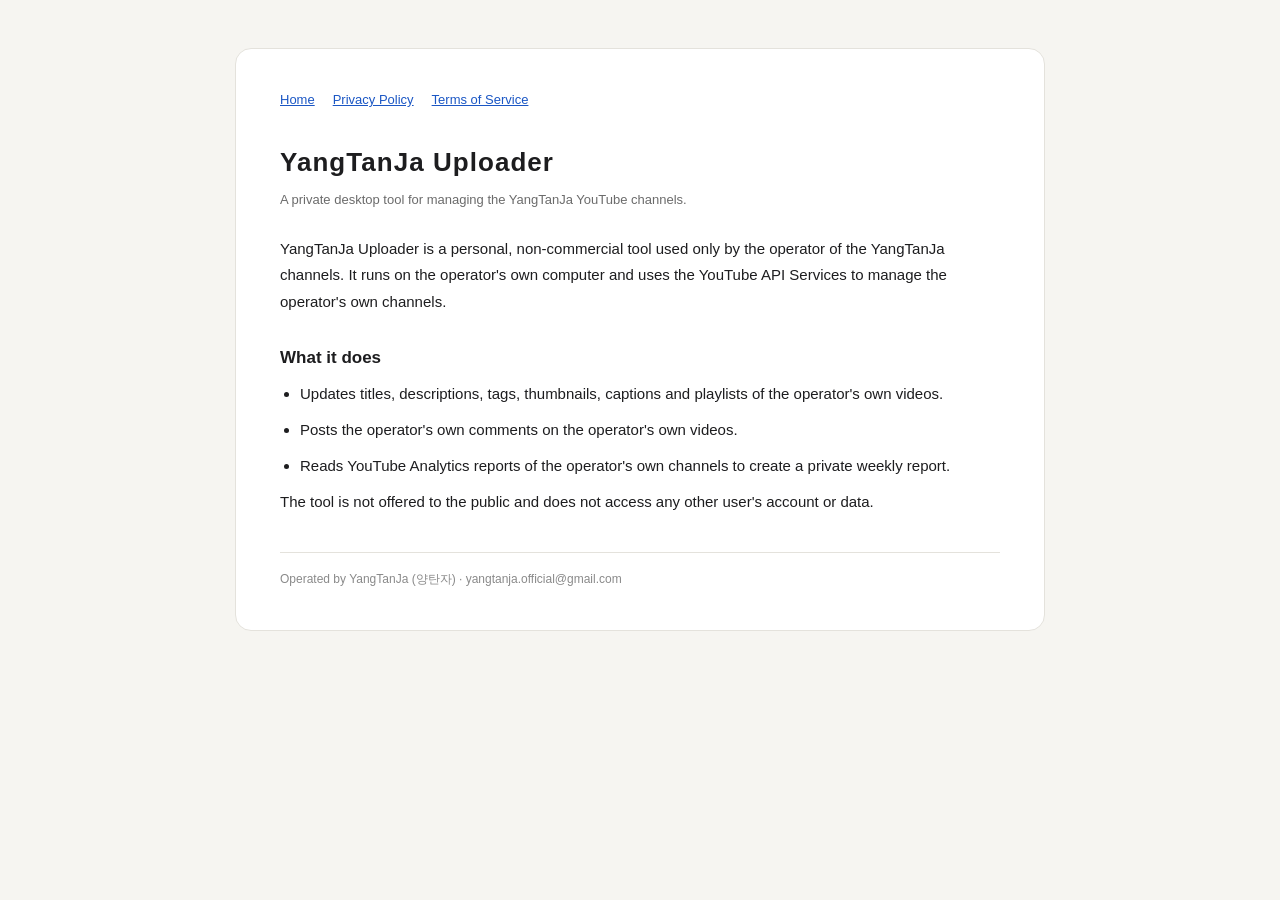
==== index.html @ 9a558bab "Add files via upload" ====
<!doctype html>
<html lang="en">
<head>
	<meta charset="utf-8">
	<meta name="viewport" content="width=device-width,initial-scale=1">
	<title>YangTanJa Uploader</title>
	<link rel="stylesheet" href="style.css">
</head>
<body>
	<div class="wrap">
		<nav><a href="./">Home</a><a href="privacy.html">Privacy Policy</a><a href="terms.html">Terms of Service</a></nav>
		<h1>YangTanJa Uploader</h1>
		<p class="sub">A private desktop tool for managing the YangTanJa YouTube channels.</p>
		<p>YangTanJa Uploader is a personal, non-commercial tool used only by the operator of the YangTanJa channels. It runs on the operator's own computer and uses the YouTube API Services to manage the operator's own channels.</p>
		<h2>What it does</h2>
		<ul>
			<li>Updates titles, descriptions, tags, thumbnails, captions and playlists of the operator's own videos.</li>
			<li>Posts the operator's own comments on the operator's own videos.</li>
			<li>Reads YouTube Analytics reports of the operator's own channels to create a private weekly report.</li>
		</ul>
		<p>The tool is not offered to the public and does not access any other user's account or data.</p>
		<footer>Operated by YangTanJa (양탄자) · yangtanja.official@gmail.com</footer>
	</div>
</body>
</html>
---- style.css ----
body{margin:0;padding:48px 20px;font-family:"Pretendard","Apple SD Gothic Neo","Malgun Gothic",sans-serif;color:#1d1d1f;font-size:15px;line-height:1.75;background:#f6f5f1}
.wrap{margin:0 auto;padding:40px 44px;max-width:720px;background:#ffffff;border:1px solid #e4e2dc;border-radius:16px}
nav{margin:0 0 28px;display:flex;gap:18px;font-size:13px}
h1{margin:0 0 4px;font-size:26px;font-weight:800;letter-spacing:.04em}
h2{margin:28px 0 8px;font-size:17px;font-weight:700}
p,li{margin:0 0 10px}
ul{margin:0 0 10px;padding:0 0 0 20px}
.sub{margin:0 0 24px;color:#6b6b6b;font-size:13px}
a{color:#1a56c4}
footer{margin:36px 0 0;padding:16px 0 0;color:#8a8a8a;font-size:12px;border-top:1px solid #e4e2dc}
@media (max-width:600px){.wrap{padding:28px 22px}}
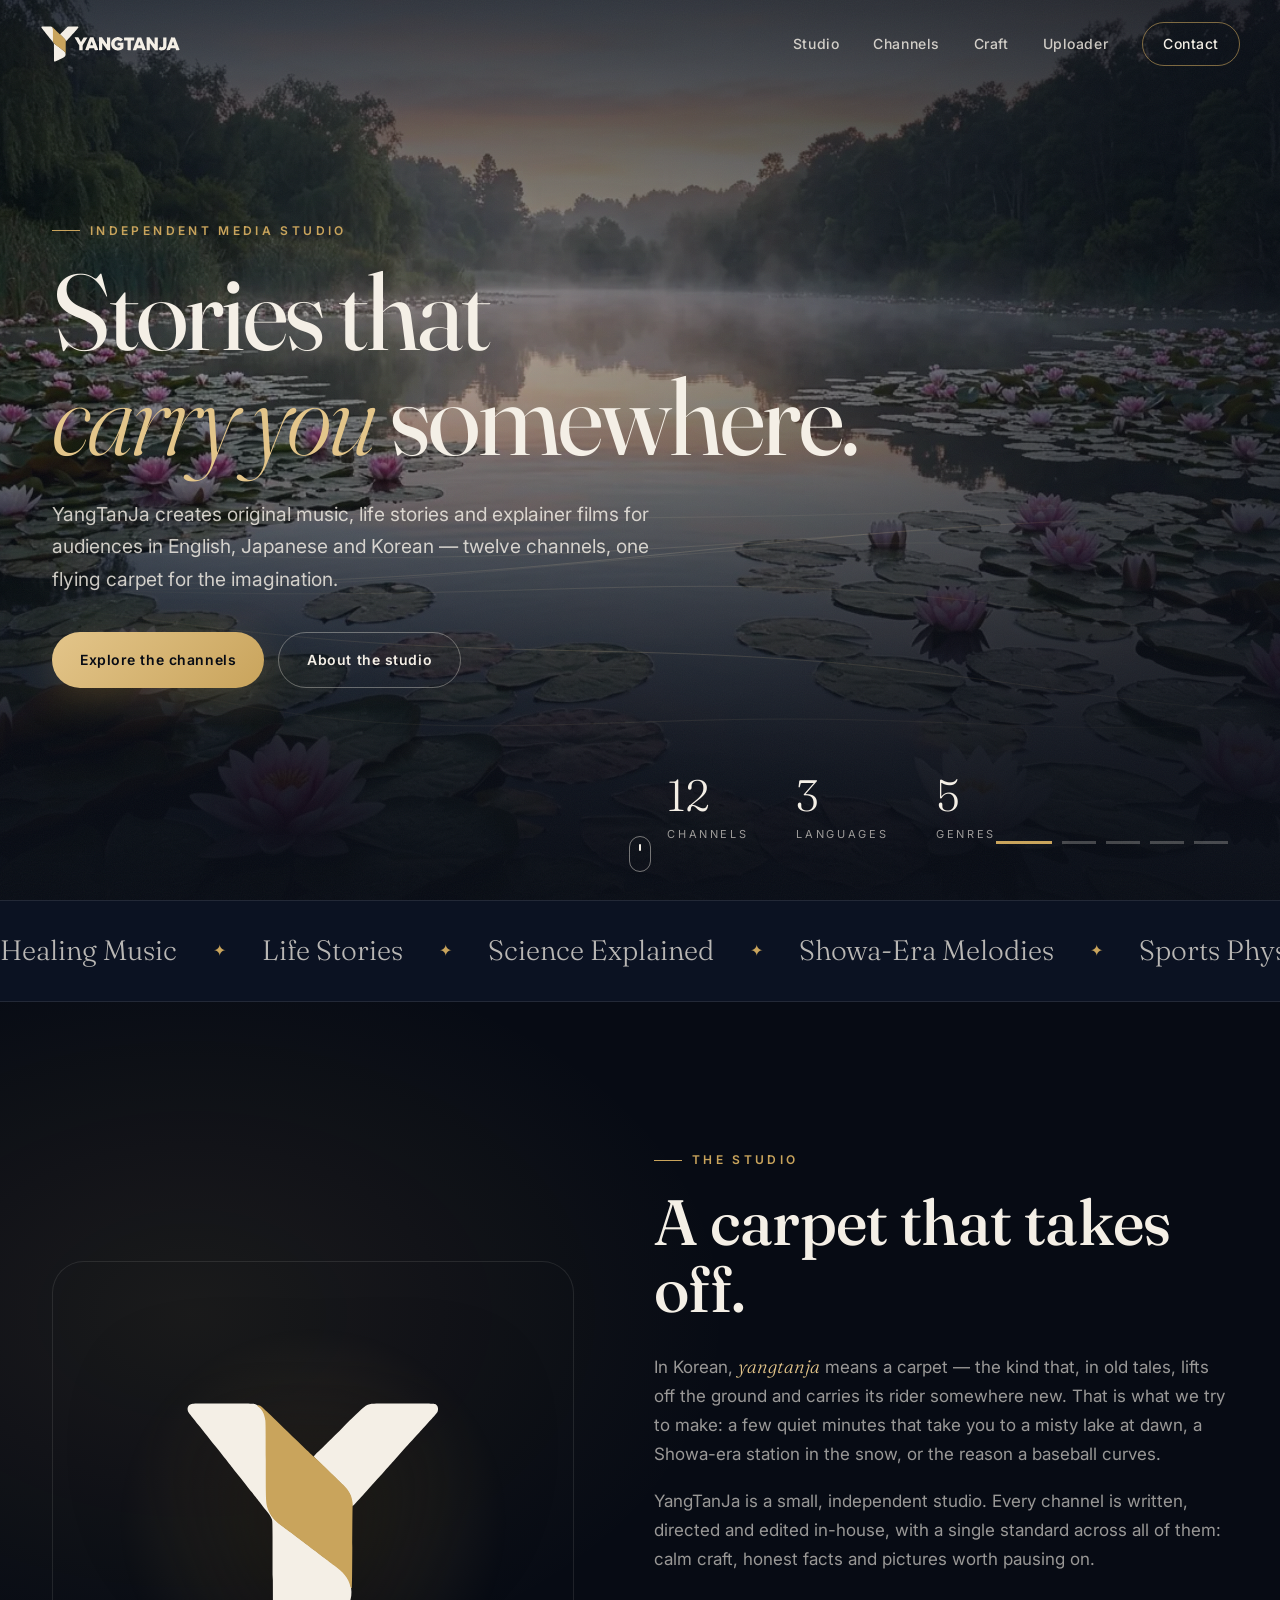
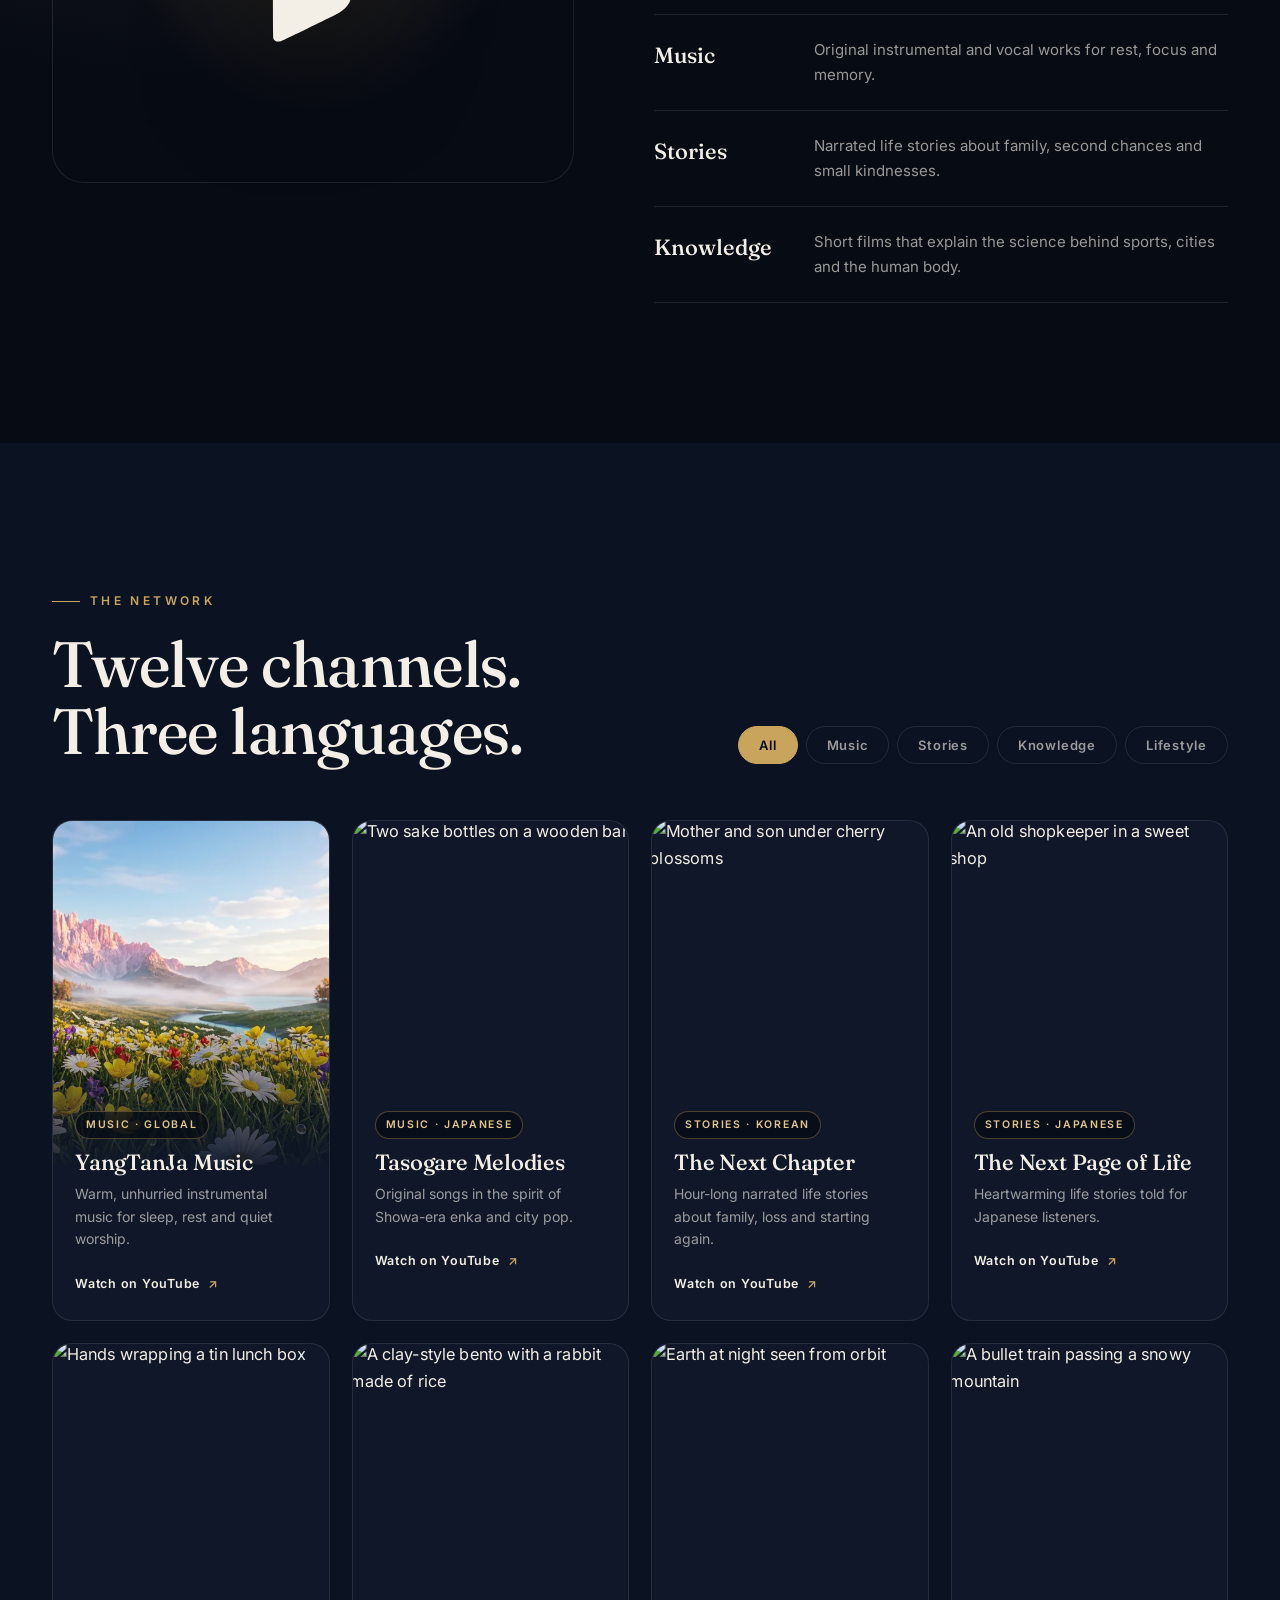
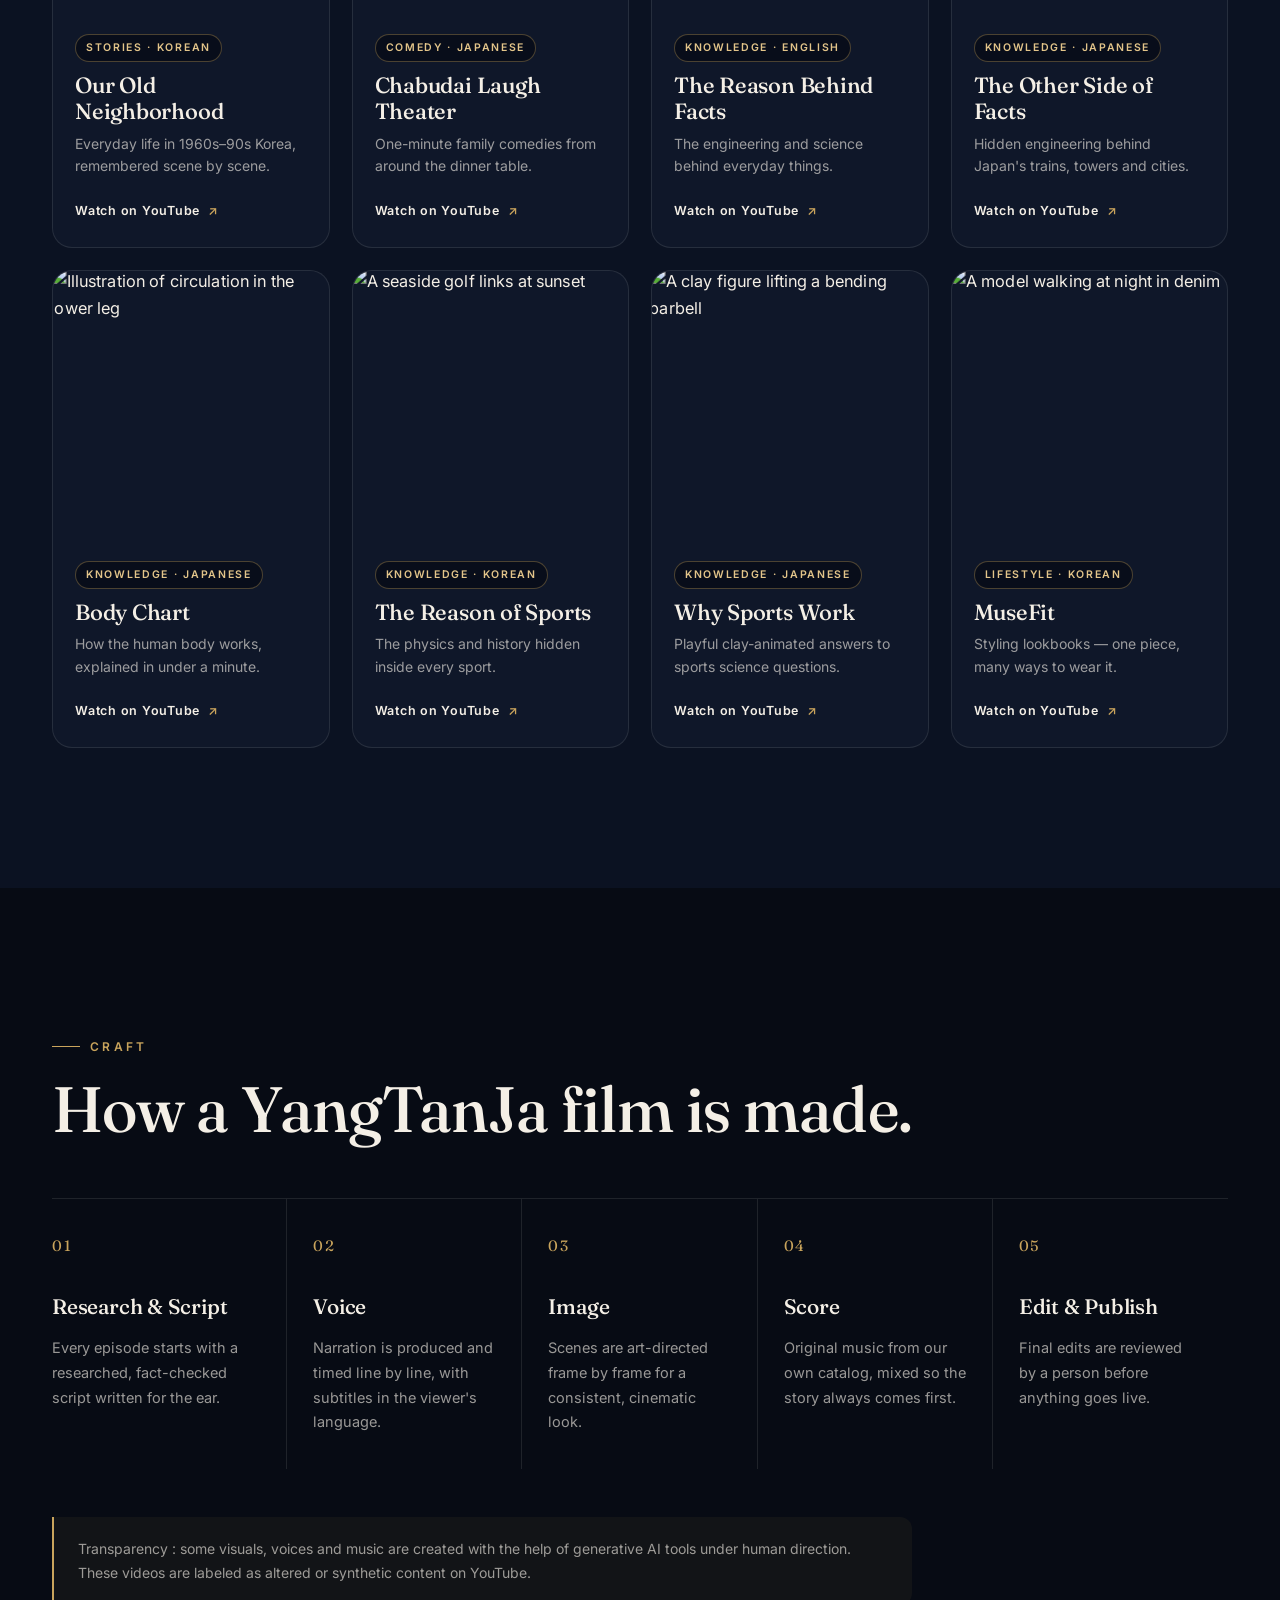
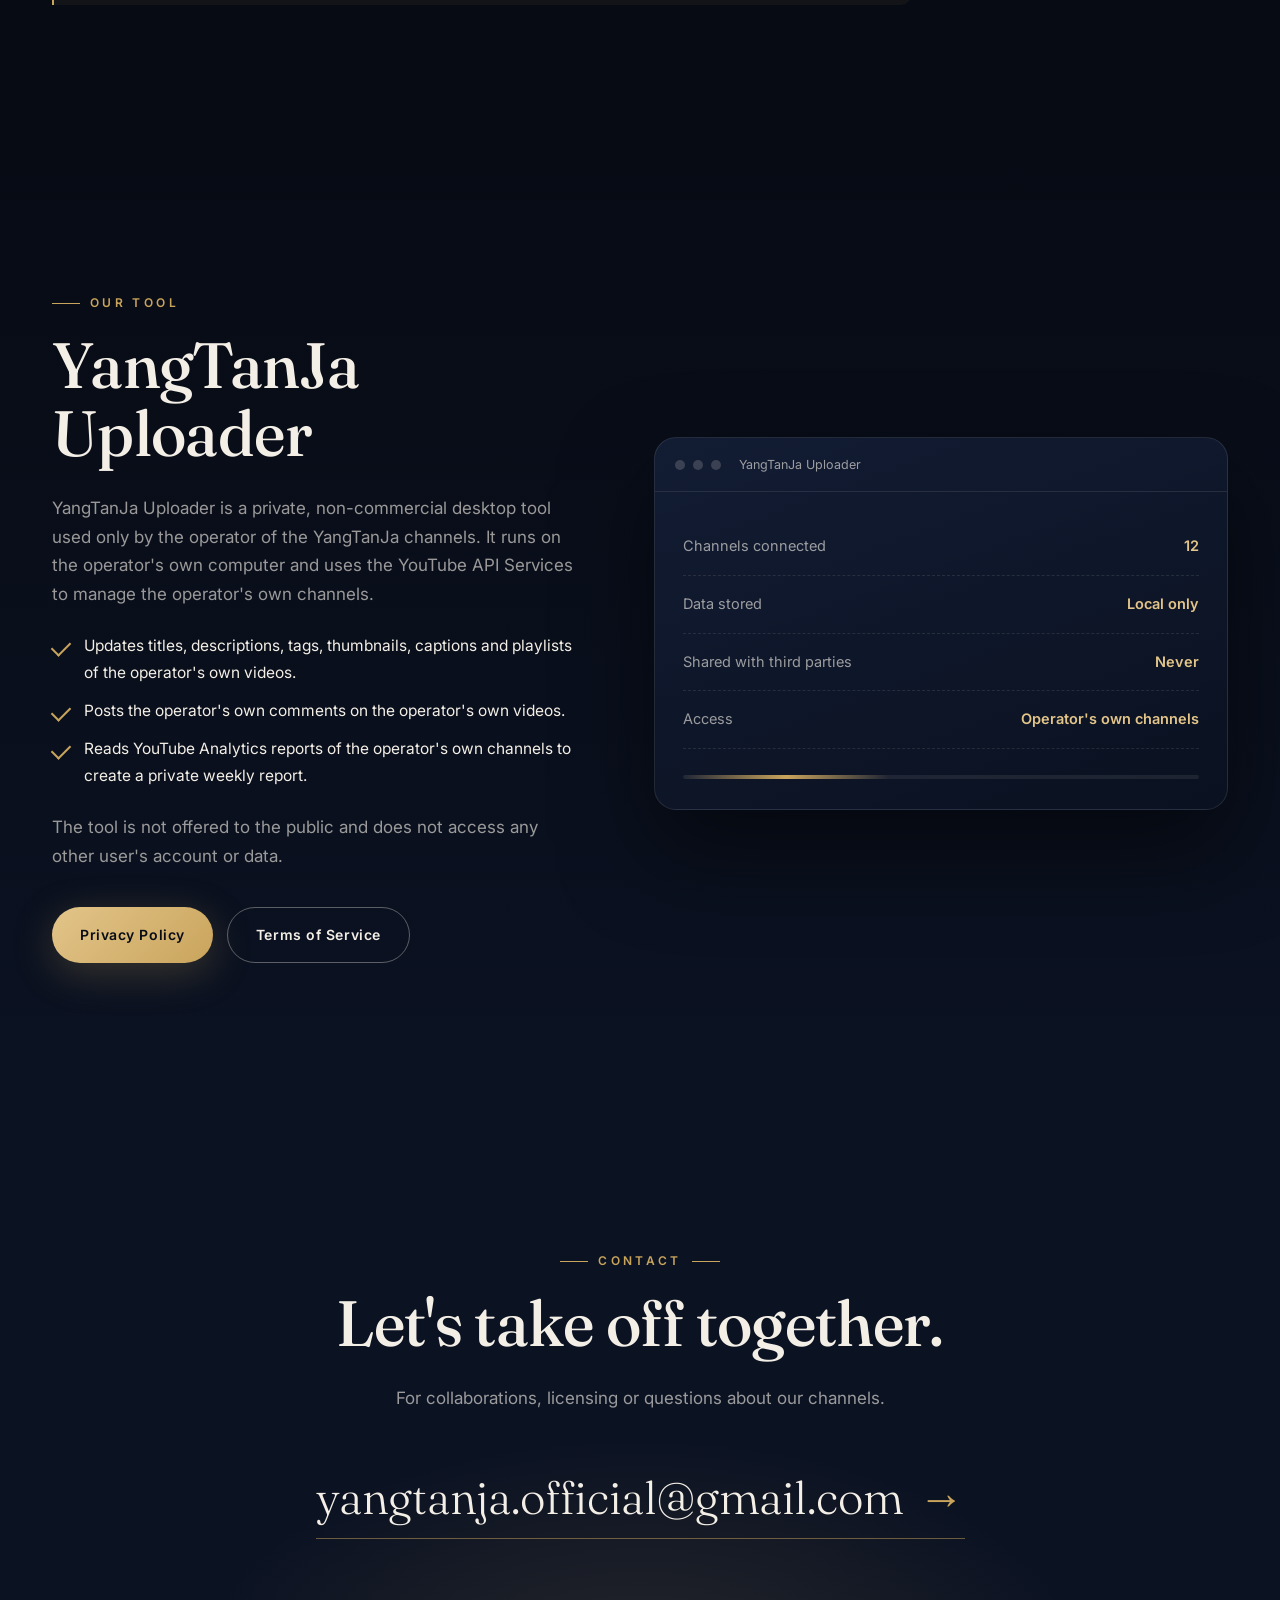
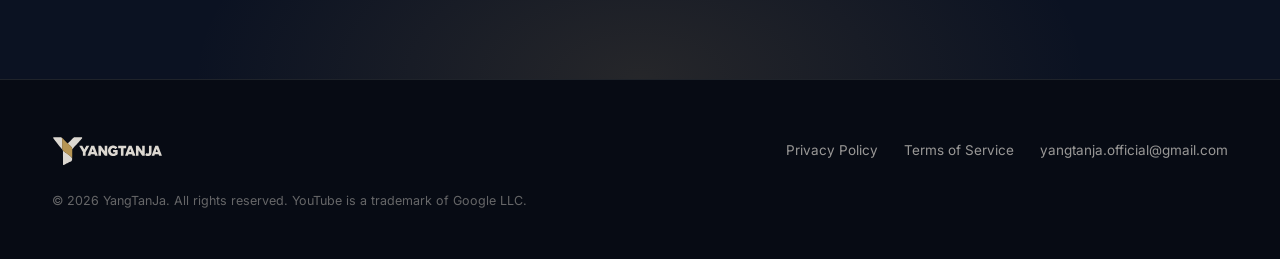
==== commit a7c94f50: "Redesign homepage with new identity" ====
--- a/index.html
+++ b/index.html
@@ -3,23 +3,187 @@
 <head>
 	<meta charset="utf-8">
 	<meta name="viewport" content="width=device-width,initial-scale=1">
-	<title>YangTanJa Uploader</title>
+	<title>YangTanJa — Independent Media Studio</title>
+	<meta name="description" content="YangTanJa is an independent media studio creating original music, stories and explainer films for audiences in English, Japanese and Korean across twelve YouTube channels.">
+	<meta name="theme-color" content="#070B14">
+	<meta property="og:type" content="website">
+	<meta property="og:title" content="YangTanJa — Independent Media Studio">
+	<meta property="og:description" content="Original music, stories and explainer films across twelve channels in three languages.">
+	<meta property="og:url" content="https://yangtanja.github.io/">
+	<meta property="og:image" content="https://yangtanja.github.io/images/og.jpg">
+	<meta name="twitter:card" content="summary_large_image">
+	<link rel="icon" type="image/svg+xml" href="images/favicon.svg">
+	<link rel="apple-touch-icon" href="images/apple-touch-icon.png">
+	<link rel="preconnect" href="https://fonts.googleapis.com">
+	<link rel="preconnect" href="https://fonts.gstatic.com" crossorigin>
+	<link href="https://fonts.googleapis.com/css2?family=Fraunces:opsz,wght@9..144,300;9..144,500;9..144,700&family=Inter:wght@300;400;500;600;700&display=swap" rel="stylesheet">
 	<link rel="stylesheet" href="style.css">
+	<link rel="preload" as="image" href="images/hero-lotus.webp">
 </head>
-<body>
-	<div class="wrap">
-		<nav><a href="./">Home</a><a href="privacy.html">Privacy Policy</a><a href="terms.html">Terms of Service</a></nav>
-		<h1>YangTanJa Uploader</h1>
-		<p class="sub">A private desktop tool for managing the YangTanJa YouTube channels.</p>
-		<p>YangTanJa Uploader is a personal, non-commercial tool used only by the operator of the YangTanJa channels. It runs on the operator's own computer and uses the YouTube API Services to manage the operator's own channels.</p>
-		<h2>What it does</h2>
-		<ul>
-			<li>Updates titles, descriptions, tags, thumbnails, captions and playlists of the operator's own videos.</li>
-			<li>Posts the operator's own comments on the operator's own videos.</li>
-			<li>Reads YouTube Analytics reports of the operator's own channels to create a private weekly report.</li>
-		</ul>
-		<p>The tool is not offered to the public and does not access any other user's account or data.</p>
-		<footer>Operated by YangTanJa (양탄자) · yangtanja.official@gmail.com</footer>
+<body class="home">
+	<header class="top" id="top">
+		<a class="brand" href="./" aria-label="YangTanJa home"><img src="images/logo.svg" alt="YangTanJa" width="172" height="46"></a>
+		<nav class="menu" aria-label="Main">
+			<a href="#studio">Studio</a>
+			<a href="#channels">Channels</a>
+			<a href="#craft">Craft</a>
+			<a href="#uploader">Uploader</a>
+			<a class="pill" href="#contact">Contact</a>
+		</nav>
+		<button class="burger" aria-label="Open menu" aria-expanded="false"><span></span><span></span></button>
+	</header>
+
+	<section class="hero" aria-label="Introduction">
+		<div class="slides" aria-hidden="true">
+			<div class="slide on" style="background-image:url(images/hero-lotus.webp)"></div>
+			<div class="slide" style="background-image:url(images/hero-umbrella.webp)"></div>
+			<div class="slide" style="background-image:url(images/hero-blossom.webp)"></div>
+			<div class="slide" style="background-image:url(images/hero-lanterns.webp)"></div>
+			<div class="slide" style="background-image:url(images/hero-meadow.webp)"></div>
+		</div>
+		<canvas class="threads" aria-hidden="true"></canvas>
+		<div class="grain" aria-hidden="true"></div>
+		<div class="hero-in">
+			<p class="eyebrow reveal">Independent Media Studio</p>
+			<h1 class="reveal">Stories that<br><em>carry you</em> somewhere.</h1>
+			<p class="lede reveal">YangTanJa creates original music, life stories and explainer films for audiences in English, Japanese and Korean — twelve channels, one flying carpet for the imagination.</p>
+			<div class="cta reveal">
+				<a class="btn gold" href="#channels">Explore the channels</a>
+				<a class="btn ghost" href="#studio">About the studio</a>
+			</div>
+		</div>
+		<div class="hero-foot">
+			<ul class="stats">
+				<li><b data-count="12">12</b><span>Channels</span></li>
+				<li><b data-count="3">3</b><span>Languages</span></li>
+				<li><b data-count="5">5</b><span>Genres</span></li>
+			</ul>
+			<div class="dots" role="tablist" aria-label="Background scenes"></div>
+		</div>
+		<a class="scroll" href="#studio" aria-label="Scroll down"><span></span></a>
+	</section>
+
+	<div class="ticker" aria-hidden="true">
+		<div class="track">
+			<span>Healing Music</span><i>✦</i><span>Life Stories</span><i>✦</i><span>Science Explained</span><i>✦</i><span>Showa-Era Melodies</span><i>✦</i><span>Sports Physics</span><i>✦</i><span>Body Science</span><i>✦</i><span>Fashion Styling</span><i>✦</i><span>Family Comedy</span><i>✦</i><span>Nostalgia</span><i>✦</i>
+			<span>Healing Music</span><i>✦</i><span>Life Stories</span><i>✦</i><span>Science Explained</span><i>✦</i><span>Showa-Era Melodies</span><i>✦</i><span>Sports Physics</span><i>✦</i><span>Body Science</span><i>✦</i><span>Fashion Styling</span><i>✦</i><span>Family Comedy</span><i>✦</i><span>Nostalgia</span><i>✦</i>
+		</div>
 	</div>
+
+	<section class="studio" id="studio">
+		<div class="wrap two">
+			<div class="mark-stage reveal" aria-hidden="true">
+				<img src="images/mark.svg" alt="" width="380" height="362">
+				<svg class="weave" viewBox="0 0 400 400"><path d="M20 260 C 120 160, 200 340, 380 140"/><path d="M20 300 C 140 200, 220 380, 380 180"/><path d="M20 220 C 100 120, 180 300, 380 100"/></svg>
+			</div>
+			<div>
+				<p class="eyebrow reveal">The Studio</p>
+				<h2 class="reveal">A carpet that takes off.</h2>
+				<p class="reveal">In Korean, <em>yangtanja</em> means a carpet — the kind that, in old tales, lifts off the ground and carries its rider somewhere new. That is what we try to make: a few quiet minutes that take you to a misty lake at dawn, a Showa-era station in the snow, or the reason a baseball curves.</p>
+				<p class="reveal">YangTanJa is a small, independent studio. Every channel is written, directed and edited in-house, with a single standard across all of them: calm craft, honest facts and pictures worth pausing on.</p>
+				<ul class="pillars reveal">
+					<li><b>Music</b><span>Original instrumental and vocal works for rest, focus and memory.</span></li>
+					<li><b>Stories</b><span>Narrated life stories about family, second chances and small kindnesses.</span></li>
+					<li><b>Knowledge</b><span>Short films that explain the science behind sports, cities and the human body.</span></li>
+				</ul>
+			</div>
+		</div>
+	</section>
+
+	<section class="channels" id="channels">
+		<div class="wrap">
+			<div class="head">
+				<div>
+					<p class="eyebrow reveal">The Network</p>
+					<h2 class="reveal">Twelve channels.<br>Three languages.</h2>
+				</div>
+				<div class="filters reveal" role="tablist" aria-label="Filter channels">
+					<button class="on" data-f="all">All</button>
+					<button data-f="music">Music</button>
+					<button data-f="story">Stories</button>
+					<button data-f="know">Knowledge</button>
+					<button data-f="life">Lifestyle</button>
+				</div>
+			</div>
+			<div class="grid">
+				<a class="card reveal" data-cat="music" href="https://www.youtube.com/channel/UCFsABgFIujByas_oj3z3jaw" target="_blank" rel="noopener"><figure><img src="images/ch01.webp" alt="Alpine meadow at sunrise" loading="lazy"></figure><div class="meta"><span class="tag">Music · Global</span><h3>YangTanJa Music</h3><p>Warm, unhurried instrumental music for sleep, rest and quiet worship.</p><span class="go">Watch on YouTube<i>↗</i></span></div></a>
+				<a class="card reveal" data-cat="music" href="https://www.youtube.com/channel/UCWzKz3H9U3qnvGFwOK5j_jg" target="_blank" rel="noopener"><figure><img src="images/ch05.webp" alt="Two sake bottles on a wooden bar" loading="lazy"></figure><div class="meta"><span class="tag">Music · Japanese</span><h3>Tasogare Melodies</h3><p>Original songs in the spirit of Showa-era enka and city pop.</p><span class="go">Watch on YouTube<i>↗</i></span></div></a>
+				<a class="card reveal" data-cat="story" href="https://www.youtube.com/channel/UCy5YgLEIOP7_94dMnmPhBNw" target="_blank" rel="noopener"><figure><img src="images/ch08.webp" alt="Mother and son under cherry blossoms" loading="lazy"></figure><div class="meta"><span class="tag">Stories · Korean</span><h3>The Next Chapter</h3><p>Hour-long narrated life stories about family, loss and starting again.</p><span class="go">Watch on YouTube<i>↗</i></span></div></a>
+				<a class="card reveal" data-cat="story" href="https://www.youtube.com/channel/UCN1anOQo3kLkg5o7W5uaTww" target="_blank" rel="noopener"><figure><img src="images/ch11.webp" alt="An old shopkeeper in a sweet shop" loading="lazy"></figure><div class="meta"><span class="tag">Stories · Japanese</span><h3>The Next Page of Life</h3><p>Heartwarming life stories told for Japanese listeners.</p><span class="go">Watch on YouTube<i>↗</i></span></div></a>
+				<a class="card reveal" data-cat="story" href="https://www.youtube.com/channel/UCyHngnDpUUa8VhlRV9aMO4g" target="_blank" rel="noopener"><figure><img src="images/ch10.webp" alt="Hands wrapping a tin lunch box" loading="lazy"></figure><div class="meta"><span class="tag">Stories · Korean</span><h3>Our Old Neighborhood</h3><p>Everyday life in 1960s–90s Korea, remembered scene by scene.</p><span class="go">Watch on YouTube<i>↗</i></span></div></a>
+				<a class="card reveal" data-cat="life" href="https://www.youtube.com/channel/UC9Vk_Uq9FcVzYv2YKogBM3Q" target="_blank" rel="noopener"><figure><img src="images/ch12.webp" alt="A clay-style bento with a rabbit made of rice" loading="lazy"></figure><div class="meta"><span class="tag">Comedy · Japanese</span><h3>Chabudai Laugh Theater</h3><p>One-minute family comedies from around the dinner table.</p><span class="go">Watch on YouTube<i>↗</i></span></div></a>
+				<a class="card reveal" data-cat="know" href="https://www.youtube.com/channel/UCBU-BJ_C-ri06d718KSz0sA" target="_blank" rel="noopener"><figure><img src="images/ch03.webp" alt="Earth at night seen from orbit" loading="lazy"></figure><div class="meta"><span class="tag">Knowledge · English</span><h3>The Reason Behind Facts</h3><p>The engineering and science behind everyday things.</p><span class="go">Watch on YouTube<i>↗</i></span></div></a>
+				<a class="card reveal" data-cat="know" href="https://www.youtube.com/channel/UCvJmj3ij-binlsLZCyRiNtA" target="_blank" rel="noopener"><figure><img src="images/ch04.webp" alt="A bullet train passing a snowy mountain" loading="lazy"></figure><div class="meta"><span class="tag">Knowledge · Japanese</span><h3>The Other Side of Facts</h3><p>Hidden engineering behind Japan's trains, towers and cities.</p><span class="go">Watch on YouTube<i>↗</i></span></div></a>
+				<a class="card reveal" data-cat="know" href="https://www.youtube.com/channel/UCdDOPWIuzK3Y_aunE6iM94A" target="_blank" rel="noopener"><figure><img src="images/ch06.webp" alt="Illustration of circulation in the lower leg" loading="lazy"></figure><div class="meta"><span class="tag">Knowledge · Japanese</span><h3>Body Chart</h3><p>How the human body works, explained in under a minute.</p><span class="go">Watch on YouTube<i>↗</i></span></div></a>
+				<a class="card reveal" data-cat="know" href="https://www.youtube.com/channel/UCcHc-AEvvOCrveymudYuOUA" target="_blank" rel="noopener"><figure><img src="images/ch02.webp" alt="A seaside golf links at sunset" loading="lazy"></figure><div class="meta"><span class="tag">Knowledge · Korean</span><h3>The Reason of Sports</h3><p>The physics and history hidden inside every sport.</p><span class="go">Watch on YouTube<i>↗</i></span></div></a>
+				<a class="card reveal" data-cat="know" href="https://www.youtube.com/channel/UCQHS1aklhSurzm5B2pD9-NA" target="_blank" rel="noopener"><figure><img src="images/ch07.webp" alt="A clay figure lifting a bending barbell" loading="lazy"></figure><div class="meta"><span class="tag">Knowledge · Japanese</span><h3>Why Sports Work</h3><p>Playful clay-animated answers to sports science questions.</p><span class="go">Watch on YouTube<i>↗</i></span></div></a>
+				<a class="card reveal" data-cat="life" href="https://www.youtube.com/channel/UCi4duXOgFTKJjHuFp4xtHqQ" target="_blank" rel="noopener"><figure><img src="images/ch09.webp" alt="A model walking at night in denim" loading="lazy"></figure><div class="meta"><span class="tag">Lifestyle · Korean</span><h3>MuseFit</h3><p>Styling lookbooks — one piece, many ways to wear it.</p><span class="go">Watch on YouTube<i>↗</i></span></div></a>
+			</div>
+		</div>
+	</section>
+
+	<section class="craft" id="craft">
+		<div class="wrap">
+			<p class="eyebrow reveal">Craft</p>
+			<h2 class="reveal">How a YangTanJa film is made.</h2>
+			<ol class="steps">
+				<li class="reveal"><span class="n">01</span><h3>Research &amp; Script</h3><p>Every episode starts with a researched, fact-checked script written for the ear.</p></li>
+				<li class="reveal"><span class="n">02</span><h3>Voice</h3><p>Narration is produced and timed line by line, with subtitles in the viewer's language.</p></li>
+				<li class="reveal"><span class="n">03</span><h3>Image</h3><p>Scenes are art-directed frame by frame for a consistent, cinematic look.</p></li>
+				<li class="reveal"><span class="n">04</span><h3>Score</h3><p>Original music from our own catalog, mixed so the story always comes first.</p></li>
+				<li class="reveal"><span class="n">05</span><h3>Edit &amp; Publish</h3><p>Final edits are reviewed by a person before anything goes live.</p></li>
+			</ol>
+			<p class="note reveal">Transparency : some visuals, voices and music are created with the help of generative AI tools under human direction. These videos are labeled as altered or synthetic content on YouTube.</p>
+		</div>
+	</section>
+
+	<section class="uploader" id="uploader">
+		<div class="wrap two">
+			<div>
+				<p class="eyebrow reveal">Our Tool</p>
+				<h2 class="reveal">YangTanJa Uploader</h2>
+				<p class="reveal">YangTanJa Uploader is a private, non-commercial desktop tool used only by the operator of the YangTanJa channels. It runs on the operator's own computer and uses the YouTube API Services to manage the operator's own channels.</p>
+				<ul class="checks reveal">
+					<li>Updates titles, descriptions, tags, thumbnails, captions and playlists of the operator's own videos.</li>
+					<li>Posts the operator's own comments on the operator's own videos.</li>
+					<li>Reads YouTube Analytics reports of the operator's own channels to create a private weekly report.</li>
+				</ul>
+				<p class="reveal">The tool is not offered to the public and does not access any other user's account or data.</p>
+				<div class="cta reveal">
+					<a class="btn gold" href="privacy.html">Privacy Policy</a>
+					<a class="btn ghost" href="terms.html">Terms of Service</a>
+				</div>
+			</div>
+			<div class="panel reveal" aria-hidden="true">
+				<div class="panel-top"><i></i><i></i><i></i><span>YangTanJa Uploader</span></div>
+				<div class="panel-body">
+					<div class="row"><span>Channels connected</span><b>12</b></div>
+					<div class="row"><span>Data stored</span><b>Local only</b></div>
+					<div class="row"><span>Shared with third parties</span><b>Never</b></div>
+					<div class="row"><span>Access</span><b>Operator's own channels</b></div>
+					<div class="bar"><span></span></div>
+				</div>
+			</div>
+		</div>
+	</section>
+
+	<section class="contact" id="contact">
+		<div class="wrap">
+			<p class="eyebrow reveal">Contact</p>
+			<h2 class="reveal">Let's take off together.</h2>
+			<p class="reveal">For collaborations, licensing or questions about our channels.</p>
+			<a class="mail reveal" href="mailto:yangtanja.official@gmail.com">yangtanja.official@gmail.com<i>→</i></a>
+		</div>
+	</section>
+
+	<footer class="foot">
+		<div class="wrap">
+			<img src="images/logo.svg" alt="YangTanJa" width="140" height="38">
+			<nav aria-label="Legal"><a href="privacy.html">Privacy Policy</a><a href="terms.html">Terms of Service</a><a href="mailto:yangtanja.official@gmail.com">yangtanja.official@gmail.com</a></nav>
+			<p>© 2026 YangTanJa. All rights reserved. YouTube is a trademark of Google LLC.</p>
+		</div>
+	</footer>
+
+	<script src="site.js"></script>
 </body>
 </html>
--- a/style.css
+++ b/style.css
@@ -1,11 +1,157 @@
-body{margin:0;padding:48px 20px;font-family:"Pretendard","Apple SD Gothic Neo","Malgun Gothic",sans-serif;color:#1d1d1f;font-size:15px;line-height:1.75;background:#f6f5f1}
-.wrap{margin:0 auto;padding:40px 44px;max-width:720px;background:#ffffff;border:1px solid #e4e2dc;border-radius:16px}
-nav{margin:0 0 28px;display:flex;gap:18px;font-size:13px}
-h1{margin:0 0 4px;font-size:26px;font-weight:800;letter-spacing:.04em}
-h2{margin:28px 0 8px;font-size:17px;font-weight:700}
-p,li{margin:0 0 10px}
-ul{margin:0 0 10px;padding:0 0 0 20px}
-.sub{margin:0 0 24px;color:#6b6b6b;font-size:13px}
-a{color:#1a56c4}
-footer{margin:36px 0 0;padding:16px 0 0;color:#8a8a8a;font-size:12px;border-top:1px solid #e4e2dc}
-@media (max-width:600px){.wrap{padding:28px 22px}}
+:root{--ink:#070B14;--ink2:#0B1222;--panel:#0F1729;--line:rgba(244,239,230,.10);--ivory:#F4EFE6;--mute:rgba(244,239,230,.62);--gold:#C9A45C;--gold2:#E3C58A}
+*{margin:0;padding:0;box-sizing:border-box}
+html{scroll-behavior:smooth}
+body{font-family:"Inter",system-ui,-apple-system,"Segoe UI",sans-serif;color:var(--ivory);font-size:16px;line-height:1.7;background:var(--ink);-webkit-font-smoothing:antialiased}
+img{display:block;max-width:100%}
+a{color:inherit;text-decoration:none}
+em{font-family:"Fraunces",Georgia,serif;font-style:italic;font-weight:300}
+.wrap{margin:0 auto;padding:0 32px;width:100%;max-width:1240px}
+.two{display:grid;grid-template-columns:1fr 1.1fr;gap:80px;align-items:center}
+.eyebrow{margin:0 0 18px;display:inline-flex;gap:10px;align-items:center;color:var(--gold);font-size:12px;font-weight:600;letter-spacing:.28em;text-transform:uppercase}
+.eyebrow::before{content:"";display:block;width:28px;height:1px;background:var(--gold)}
+h1,h2,h3{font-family:"Fraunces",Georgia,serif;font-weight:500;letter-spacing:-.01em}
+h2{margin:0 0 28px;font-size:clamp(36px,5vw,64px);line-height:1.05}
+section{padding:140px 0;position:relative}
+section p{margin:0 0 18px;color:var(--mute);font-size:17px}
+.btn{padding:15px 28px;display:inline-flex;gap:10px;align-items:center;font-size:14px;font-weight:600;letter-spacing:.04em;border-radius:999px;transition:background .3s,color .3s,border-color .3s,transform .3s}
+.btn.gold{color:var(--ink);background:linear-gradient(135deg,var(--gold2),var(--gold));box-shadow:0 10px 40px rgba(201,164,92,.25)}
+.btn.gold:hover{transform:translateY(-2px)}
+.btn.ghost{color:var(--ivory);border:1px solid rgba(244,239,230,.35)}
+.btn.ghost:hover{color:var(--ink);background:var(--ivory);border-color:var(--ivory)}
+.cta{margin:36px 0 0;display:flex;flex-wrap:wrap;gap:14px}
+.top{padding:22px 40px;display:flex;justify-content:space-between;align-items:center;position:fixed;left:0;right:0;top:0;z-index:50;transition:background .4s,padding .4s,backdrop-filter .4s}
+.top.solid{padding:14px 40px;background:rgba(7,11,20,.78);border-bottom:1px solid var(--line);backdrop-filter:blur(16px);-webkit-backdrop-filter:blur(16px)}
+.brand img{width:auto;height:38px}
+.menu{display:flex;gap:34px;align-items:center;font-size:14px;font-weight:500;letter-spacing:.04em}
+.menu a{position:relative;opacity:.82;transition:opacity .3s}
+.menu a:hover{opacity:1}
+.menu a:not(.pill)::after{content:"";position:absolute;left:0;right:0;bottom:-6px;height:1px;background:var(--gold);transform:scaleX(0);transform-origin:left;transition:transform .35s}
+.menu a:not(.pill):hover::after{transform:scaleX(1)}
+.menu .pill{padding:9px 20px;border:1px solid rgba(201,164,92,.6);border-radius:999px;opacity:1}
+.menu .pill:hover{color:var(--ink);background:var(--gold)}
+.burger{padding:10px;display:none;position:relative;width:44px;height:44px;background:none;border:0;cursor:pointer}
+.burger span{display:block;position:absolute;left:10px;right:10px;height:2px;background:var(--ivory);transition:transform .3s,top .3s}
+.burger span:first-child{top:16px}
+.burger span:last-child{top:26px}
+.hero{padding:0;display:flex;flex-direction:column;justify-content:center;position:relative;overflow:hidden;height:100vh;min-height:720px}
+.slides{position:absolute;left:0;right:0;top:0;bottom:0}
+.slide{position:absolute;left:0;right:0;top:0;bottom:0;background-size:cover;background-position:center;opacity:0;transform:scale(1.12);transition:opacity 2.2s ease,transform 9s linear}
+.slide.on{opacity:1;transform:scale(1)}
+.slides::after{content:"";position:absolute;left:0;right:0;top:0;bottom:0;background:radial-gradient(120% 90% at 30% 40%,rgba(7,11,20,.15),rgba(7,11,20,.75) 70%),linear-gradient(180deg,rgba(7,11,20,.55),rgba(7,11,20,.1) 35%,rgba(7,11,20,.92))}
+.threads{position:absolute;left:0;top:0;width:100%;height:100%;pointer-events:none;mix-blend-mode:screen;opacity:.9}
+.grain{position:absolute;left:-50%;top:-50%;width:200%;height:200%;background-image:url("data:image/svg+xml;utf8,<svg xmlns='http://www.w3.org/2000/svg' width='180' height='180'><filter id='n'><feTurbulence type='fractalNoise' baseFrequency='.9' numOctaves='2' stitchTiles='stitch'/></filter><rect width='100%' height='100%' filter='url(%23n)' opacity='.55'/></svg>");pointer-events:none;opacity:.08;animation:grain 1.2s steps(6) infinite}
+@keyframes grain{0%{transform:translate(0,0)}20%{transform:translate(-3%,2%)}40%{transform:translate(2%,-3%)}60%{transform:translate(-2%,-1%)}80%{transform:translate(3%,2%)}100%{transform:translate(0,0)}}
+.hero-in{margin:0 auto;padding:0 32px;position:relative;width:100%;max-width:1240px;z-index:2}
+.hero h1{margin:0 0 28px;font-size:clamp(48px,8.4vw,128px);font-weight:400;line-height:.98;letter-spacing:-.025em}
+.hero h1 em{color:var(--gold2)}
+.lede{margin:0;max-width:640px;color:rgba(244,239,230,.82);font-size:clamp(17px,1.5vw,20px)}
+.hero-foot{margin:0 auto;padding:0 32px;display:flex;justify-content:flex-end;align-items:flex-end;position:absolute;left:0;right:0;bottom:56px;max-width:1240px;z-index:2}
+.stats{display:flex;gap:48px;list-style:none}
+.stats li{display:flex;flex-direction:column}
+.stats b{font-family:"Fraunces",Georgia,serif;font-size:44px;font-weight:300;line-height:1}
+.stats span{margin:8px 0 0;color:var(--mute);font-size:11px;letter-spacing:.24em;text-transform:uppercase}
+.dots{display:flex;gap:10px}
+.dots button{padding:0;width:34px;height:3px;background:rgba(244,239,230,.25);border:0;cursor:pointer;transition:background .4s,width .4s}
+.dots button.on{width:56px;background:var(--gold)}
+.scroll{position:absolute;left:50%;bottom:28px;width:22px;height:36px;border:1px solid rgba(244,239,230,.45);border-radius:12px;transform:translateX(-50%);z-index:2}
+.scroll span{position:absolute;left:50%;top:7px;width:2px;height:7px;background:var(--ivory);border-radius:2px;transform:translateX(-50%);animation:wheel 2s infinite}
+@keyframes wheel{0%{opacity:0;transform:translate(-50%,0)}30%{opacity:1}100%{opacity:0;transform:translate(-50%,12px)}}
+.ticker{padding:26px 0;overflow:hidden;background:var(--ink2);border-top:1px solid var(--line);border-bottom:1px solid var(--line)}
+.track{display:flex;gap:36px;align-items:center;width:max-content;font-family:"Fraunces",Georgia,serif;color:rgba(244,239,230,.75);font-size:28px;font-weight:300;white-space:nowrap;animation:marquee 48s linear infinite}
+.track i{color:var(--gold);font-size:16px;font-style:normal}
+@keyframes marquee{to{transform:translateX(-50%)}}
+.studio{background:radial-gradient(60% 50% at 15% 30%,rgba(201,164,92,.10),transparent 70%),var(--ink)}
+.mark-stage{display:grid;place-items:center;position:relative;aspect-ratio:1;background:radial-gradient(closest-side,rgba(201,164,92,.16),transparent 75%);border:1px solid var(--line);border-radius:32px}
+.mark-stage img{position:relative;width:52%;filter:drop-shadow(0 30px 60px rgba(0,0,0,.6));animation:float 7s ease-in-out infinite;z-index:2}
+@keyframes float{50%{transform:translateY(-14px) rotate(-1.5deg)}}
+.weave{position:absolute;left:0;top:0;width:100%;height:100%;opacity:.55}
+.weave path{fill:none;stroke:var(--gold);stroke-width:1;stroke-dasharray:900;stroke-dashoffset:900;animation:draw 6s ease-in-out infinite alternate}
+.weave path:nth-child(2){animation-delay:.8s}
+.weave path:nth-child(3){animation-delay:1.6s}
+@keyframes draw{to{stroke-dashoffset:0}}
+.studio em{color:var(--gold2);font-size:1.1em}
+.pillars{margin:40px 0 0;display:grid;gap:0;list-style:none;border-top:1px solid var(--line)}
+.pillars li{padding:22px 0;display:grid;grid-template-columns:140px 1fr;gap:20px;border-bottom:1px solid var(--line)}
+.pillars b{font-family:"Fraunces",Georgia,serif;font-size:22px;font-weight:500}
+.pillars span{color:var(--mute);font-size:15px}
+.channels{background:var(--ink2)}
+.channels .head{margin:0 0 56px;display:flex;flex-wrap:wrap;justify-content:space-between;align-items:flex-end;gap:30px}
+.channels h2{margin:0}
+.filters{display:flex;flex-wrap:wrap;gap:8px}
+.filters button{padding:10px 20px;font-family:inherit;color:var(--mute);font-size:13px;font-weight:600;letter-spacing:.06em;background:transparent;border:1px solid var(--line);border-radius:999px;cursor:pointer;transition:color .3s,background .3s,border-color .3s}
+.filters button:hover{color:var(--ivory);border-color:rgba(244,239,230,.4)}
+.filters button.on{color:var(--ink);background:var(--gold);border-color:var(--gold)}
+.grid{display:grid;grid-template-columns:repeat(4,1fr);gap:22px}
+.grid.three{grid-template-columns:repeat(3,1fr)}
+.card{display:flex;flex-direction:column;position:relative;overflow:hidden;background:var(--panel);border:1px solid var(--line);border-radius:20px;transform-style:preserve-3d;transition:transform .5s cubic-bezier(.2,.7,.2,1),border-color .4s,box-shadow .5s,opacity .5s}
+.card::before{content:"";position:absolute;left:0;top:0;width:100%;height:100%;background:radial-gradient(400px circle at var(--mx,50%) var(--my,0%),rgba(227,197,138,.16),transparent 45%);pointer-events:none;opacity:0;z-index:3;transition:opacity .4s}
+.card:hover{border-color:rgba(201,164,92,.5);box-shadow:0 30px 70px rgba(0,0,0,.45)}
+.card:hover::before{opacity:1}
+.card.hide{display:none}
+.card figure{position:relative;overflow:hidden;aspect-ratio:4/5}
+.card figure::after{content:"";position:absolute;left:0;right:0;bottom:0;height:45%;background:linear-gradient(180deg,transparent,rgba(15,23,41,.95))}
+.card img{width:100%;height:100%;object-fit:cover;transform:scale(1.02);transition:transform 1.2s cubic-bezier(.2,.7,.2,1)}
+.card:hover img{transform:scale(1.1)}
+.meta{margin:-56px 0 0;padding:0 22px 24px;position:relative;z-index:2}
+.tag{margin:0 0 10px;padding:4px 10px;display:inline-block;color:var(--gold2);font-size:10.5px;font-weight:600;letter-spacing:.16em;text-transform:uppercase;background:rgba(7,11,20,.7);border:1px solid rgba(201,164,92,.35);border-radius:999px}
+.meta h3{margin:0 0 8px;font-size:22px;line-height:1.2}
+.meta p{margin:0 0 18px;color:var(--mute);font-size:14px;line-height:1.6}
+.go{display:inline-flex;gap:8px;align-items:center;color:var(--ivory);font-size:12.5px;font-weight:600;letter-spacing:.06em}
+.go i{color:var(--gold);font-style:normal;transition:transform .3s}
+.card:hover .go i{transform:translate(3px,-3px)}
+.steps{margin:56px 0 0;display:grid;grid-template-columns:repeat(5,1fr);gap:0;list-style:none;border-top:1px solid var(--line)}
+.steps li{padding:34px 26px 34px 0;position:relative;border-right:1px solid var(--line)}
+.steps li+li{padding-left:26px}
+.steps li:last-child{border-right:0}
+.n{margin:0 0 30px;display:block;font-family:"Fraunces",Georgia,serif;color:var(--gold);font-size:15px;letter-spacing:.1em}
+.steps h3{margin:0 0 12px;font-size:21px}
+.steps p{margin:0;font-size:14.5px}
+.note{margin:48px 0 0;padding:20px 24px;max-width:860px;font-size:14px;background:rgba(201,164,92,.06);border-left:2px solid var(--gold);border-radius:0 12px 12px 0}
+.uploader{background:linear-gradient(180deg,var(--ink),var(--ink2))}
+.checks{margin:24px 0;list-style:none}
+.checks li{margin:0 0 12px;padding:0 0 0 32px;position:relative;color:var(--ivory);font-size:15.5px}
+.checks li::before{content:"";position:absolute;left:0;top:8px;width:16px;height:9px;border-left:2px solid var(--gold);border-bottom:2px solid var(--gold);transform:rotate(-45deg)}
+.panel{overflow:hidden;background:linear-gradient(160deg,#121C33,#0A1120);border:1px solid var(--line);border-radius:22px;box-shadow:0 40px 90px rgba(0,0,0,.5)}
+.panel-top{padding:16px 20px;display:flex;gap:8px;align-items:center;color:var(--mute);font-size:12.5px;border-bottom:1px solid var(--line)}
+.panel-top i{display:block;width:10px;height:10px;background:rgba(244,239,230,.18);border-radius:50%}
+.panel-top span{margin:0 0 0 10px}
+.panel-body{padding:26px 28px 30px}
+.row{padding:16px 0;display:flex;justify-content:space-between;gap:20px;font-size:14.5px;border-bottom:1px dashed var(--line)}
+.row span{color:var(--mute)}
+.row b{color:var(--gold2);font-weight:600;text-align:right}
+.bar{margin:26px 0 0;overflow:hidden;height:4px;background:rgba(244,239,230,.08);border-radius:4px}
+.bar span{display:block;width:40%;height:100%;background:linear-gradient(90deg,transparent,var(--gold),transparent);animation:scan 2.8s ease-in-out infinite}
+@keyframes scan{0%{transform:translateX(-100%)}100%{transform:translateX(260%)}}
+.contact{text-align:center;background:radial-gradient(50% 60% at 50% 100%,rgba(201,164,92,.14),transparent 70%),var(--ink2)}
+.contact .eyebrow::after{content:"";display:block;width:28px;height:1px;background:var(--gold)}
+.mail{margin:28px 0 0;display:inline-flex;gap:16px;align-items:center;font-family:"Fraunces",Georgia,serif;font-size:clamp(24px,3.6vw,46px);font-weight:300;border-bottom:1px solid rgba(201,164,92,.5);transition:color .3s,border-color .3s}
+.mail i{color:var(--gold);font-style:normal;transition:transform .3s}
+.mail:hover{color:var(--gold2);border-color:var(--gold2)}
+.mail:hover i{transform:translateX(6px)}
+.foot{padding:56px 0 48px;background:var(--ink);border-top:1px solid var(--line)}
+.foot .wrap{display:flex;flex-wrap:wrap;justify-content:space-between;align-items:center;gap:24px}
+.foot img{width:auto;height:30px;opacity:.9}
+.foot nav{display:flex;flex-wrap:wrap;gap:26px;font-size:13.5px}
+.foot nav a{color:var(--mute);transition:color .3s}
+.foot nav a:hover{color:var(--gold2)}
+.foot p{margin:0;width:100%;color:rgba(244,239,230,.4);font-size:12.5px}
+.reveal{opacity:0;transform:translateY(28px);transition:opacity 1s cubic-bezier(.2,.7,.2,1),transform 1s cubic-bezier(.2,.7,.2,1)}
+.reveal.in{opacity:1;transform:none}
+.doc{padding:170px 0 120px}
+.doc .wrap{max-width:860px}
+.doc h1{margin:0 0 10px;font-size:clamp(40px,6vw,72px);line-height:1.05}
+.doc .eyebrow{color:var(--gold);font-size:12px}
+.doc .sub{margin:0 0 56px;color:var(--gold2);font-size:14px;letter-spacing:.06em}
+.doc h2{margin:48px 0 14px;font-size:24px;line-height:1.3}
+.doc p,.doc li{color:var(--mute);font-size:16px}
+.doc ul{margin:0 0 18px;padding:0 0 0 22px}
+.doc li{margin:0 0 10px}
+.doc a{color:var(--gold2);border-bottom:1px solid rgba(201,164,92,.4)}
+.doc a:hover{border-color:var(--gold2)}
+.doc .box{margin:28px 0;padding:22px 26px;background:var(--panel);border:1px solid var(--line);border-radius:16px}
+@media (max-width:1100px){.grid{grid-template-columns:repeat(3,1fr)}.steps{grid-template-columns:repeat(2,1fr)}.steps li,.steps li+li{padding:30px 24px 30px 0;border-right:0;border-bottom:1px solid var(--line)}}
+@media (max-width:860px){section{padding:100px 0}.two{grid-template-columns:1fr;gap:48px}.grid{grid-template-columns:repeat(2,1fr);gap:14px}.top,.top.solid{padding:14px 20px}.burger{display:block}.menu{padding:100px 32px;display:flex;flex-direction:column;gap:28px;align-items:flex-start;position:fixed;left:0;right:0;top:0;bottom:0;font-size:22px;background:rgba(7,11,20,.97);opacity:0;pointer-events:none;transition:opacity .35s}.menu.open{opacity:1;pointer-events:auto}.burger[aria-expanded=true] span:first-child{top:21px;transform:rotate(45deg)}.burger[aria-expanded=true] span:last-child{top:21px;transform:rotate(-45deg)}.burger{z-index:60}.hero-foot{bottom:40px}.stats{gap:28px}.stats b{font-size:34px}.dots{display:none}.mark-stage{max-width:420px}.pillars li{grid-template-columns:1fr;gap:4px}}
+@media (max-width:560px){.wrap,.hero-in,.hero-foot{padding:0 20px}.grid{grid-template-columns:1fr}.steps{grid-template-columns:1fr}.track{font-size:22px}.meta{margin:-48px 0 0}.scroll{display:none}}
+@media (prefers-reduced-motion:reduce){.slide,.reveal,.card,.card img{transition:none}.grain,.track,.mark-stage img,.weave path,.bar span,.scroll span{animation:none}.reveal{opacity:1;transform:none}}
+.channels .side{margin:0;max-width:420px;font-size:16px}
+@media (max-width:860px){.grid.three{grid-template-columns:1fr}}
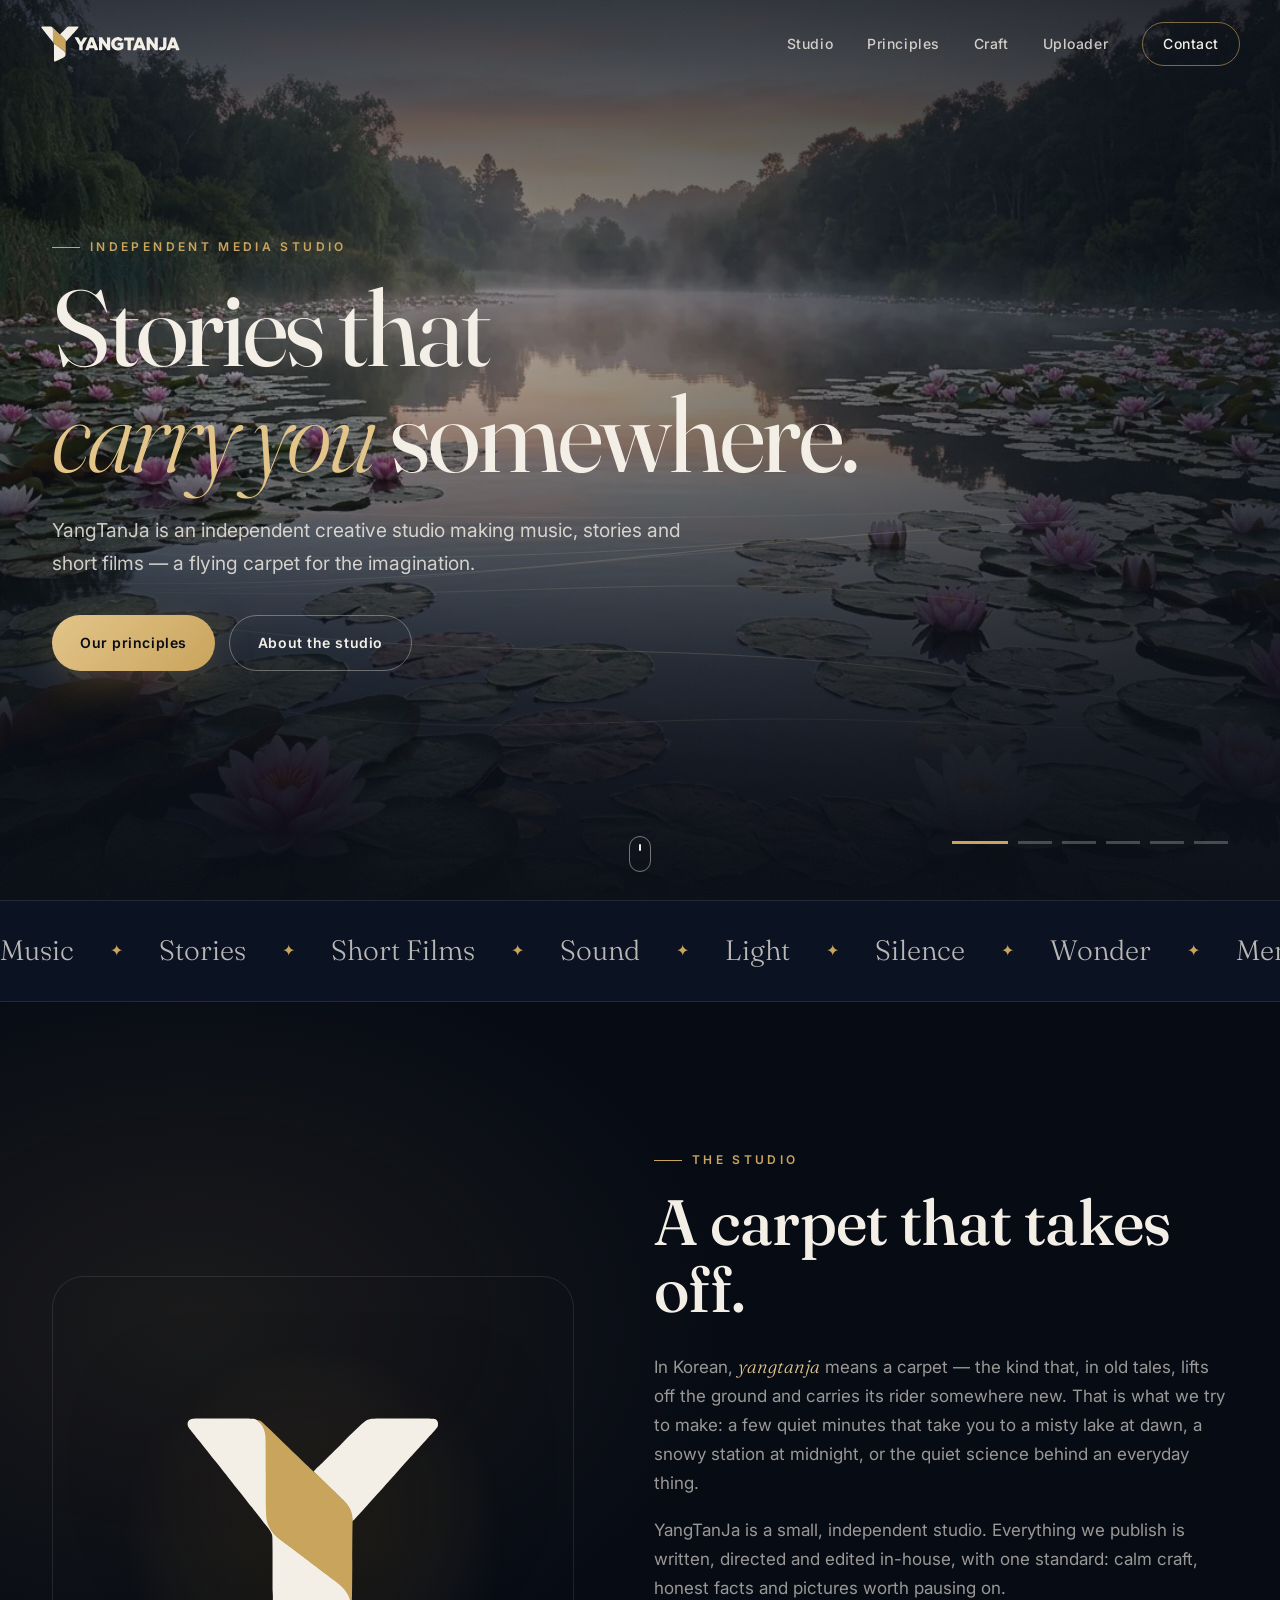
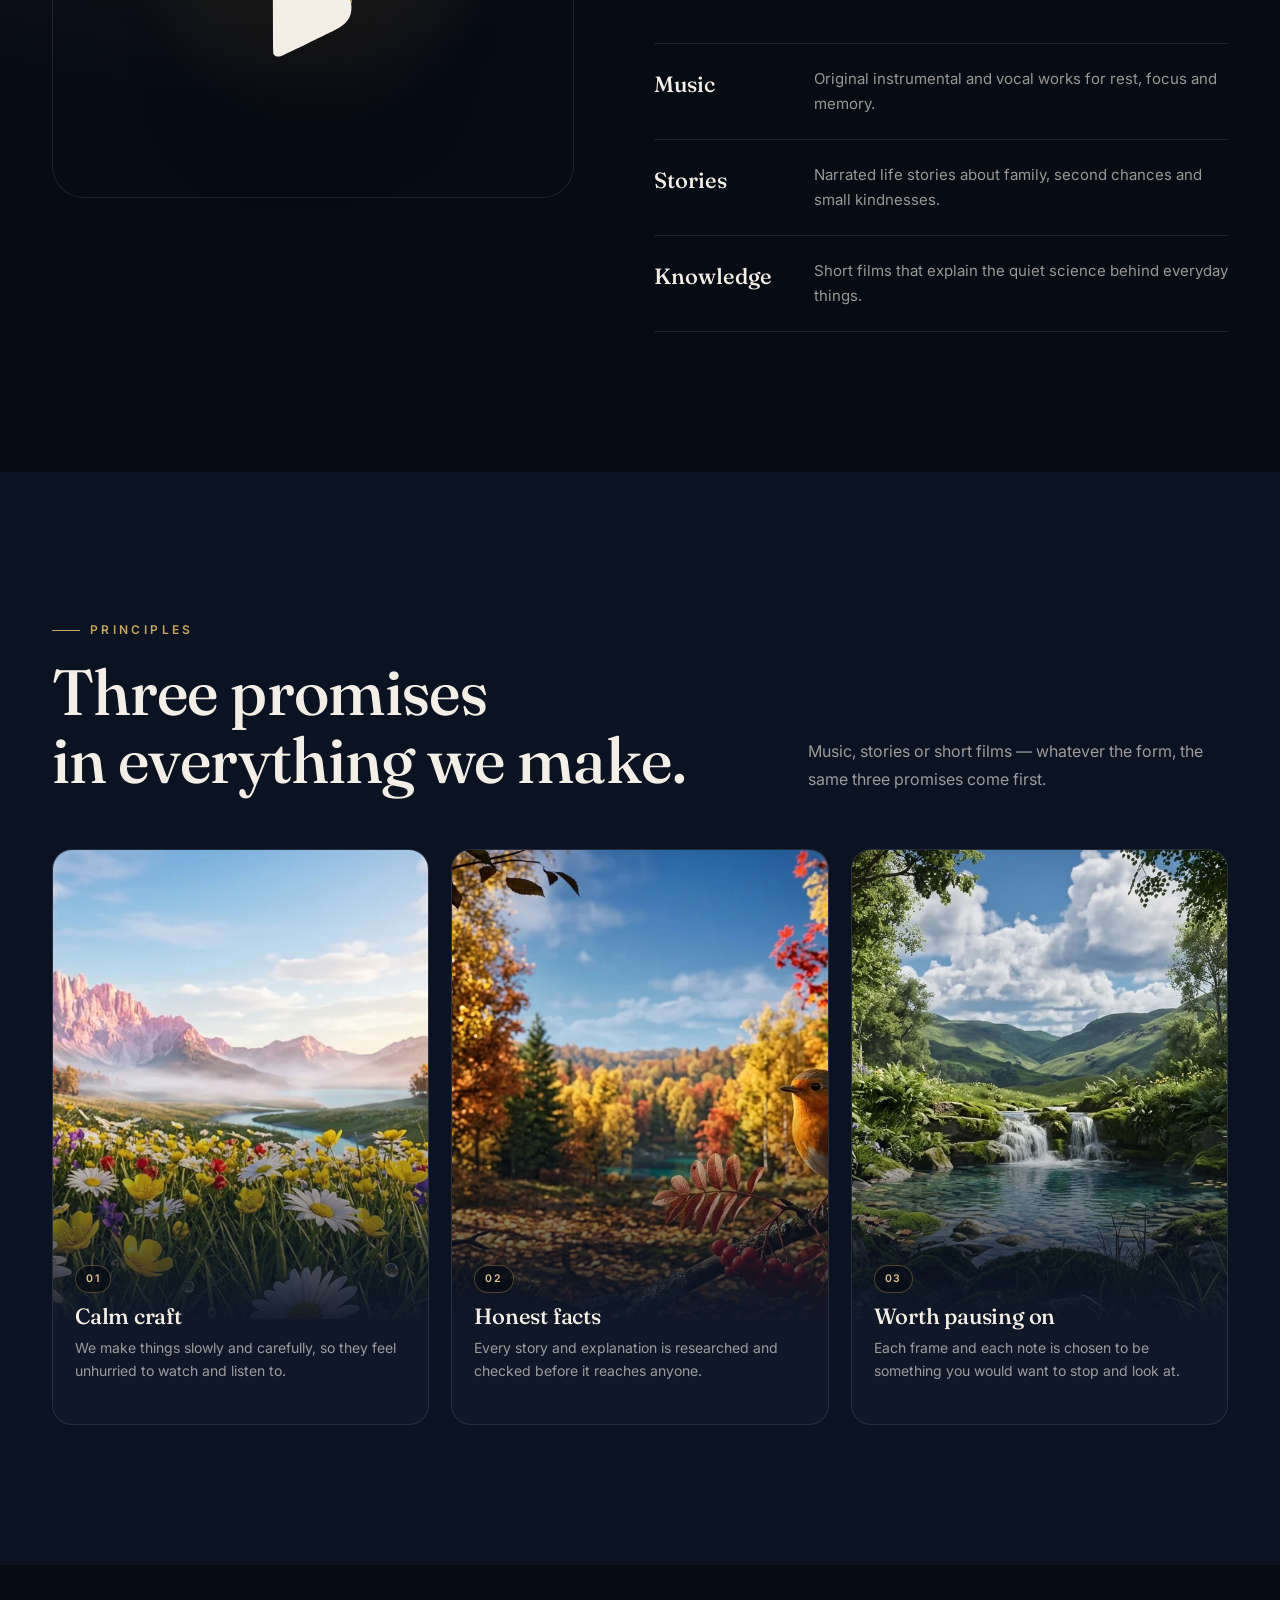
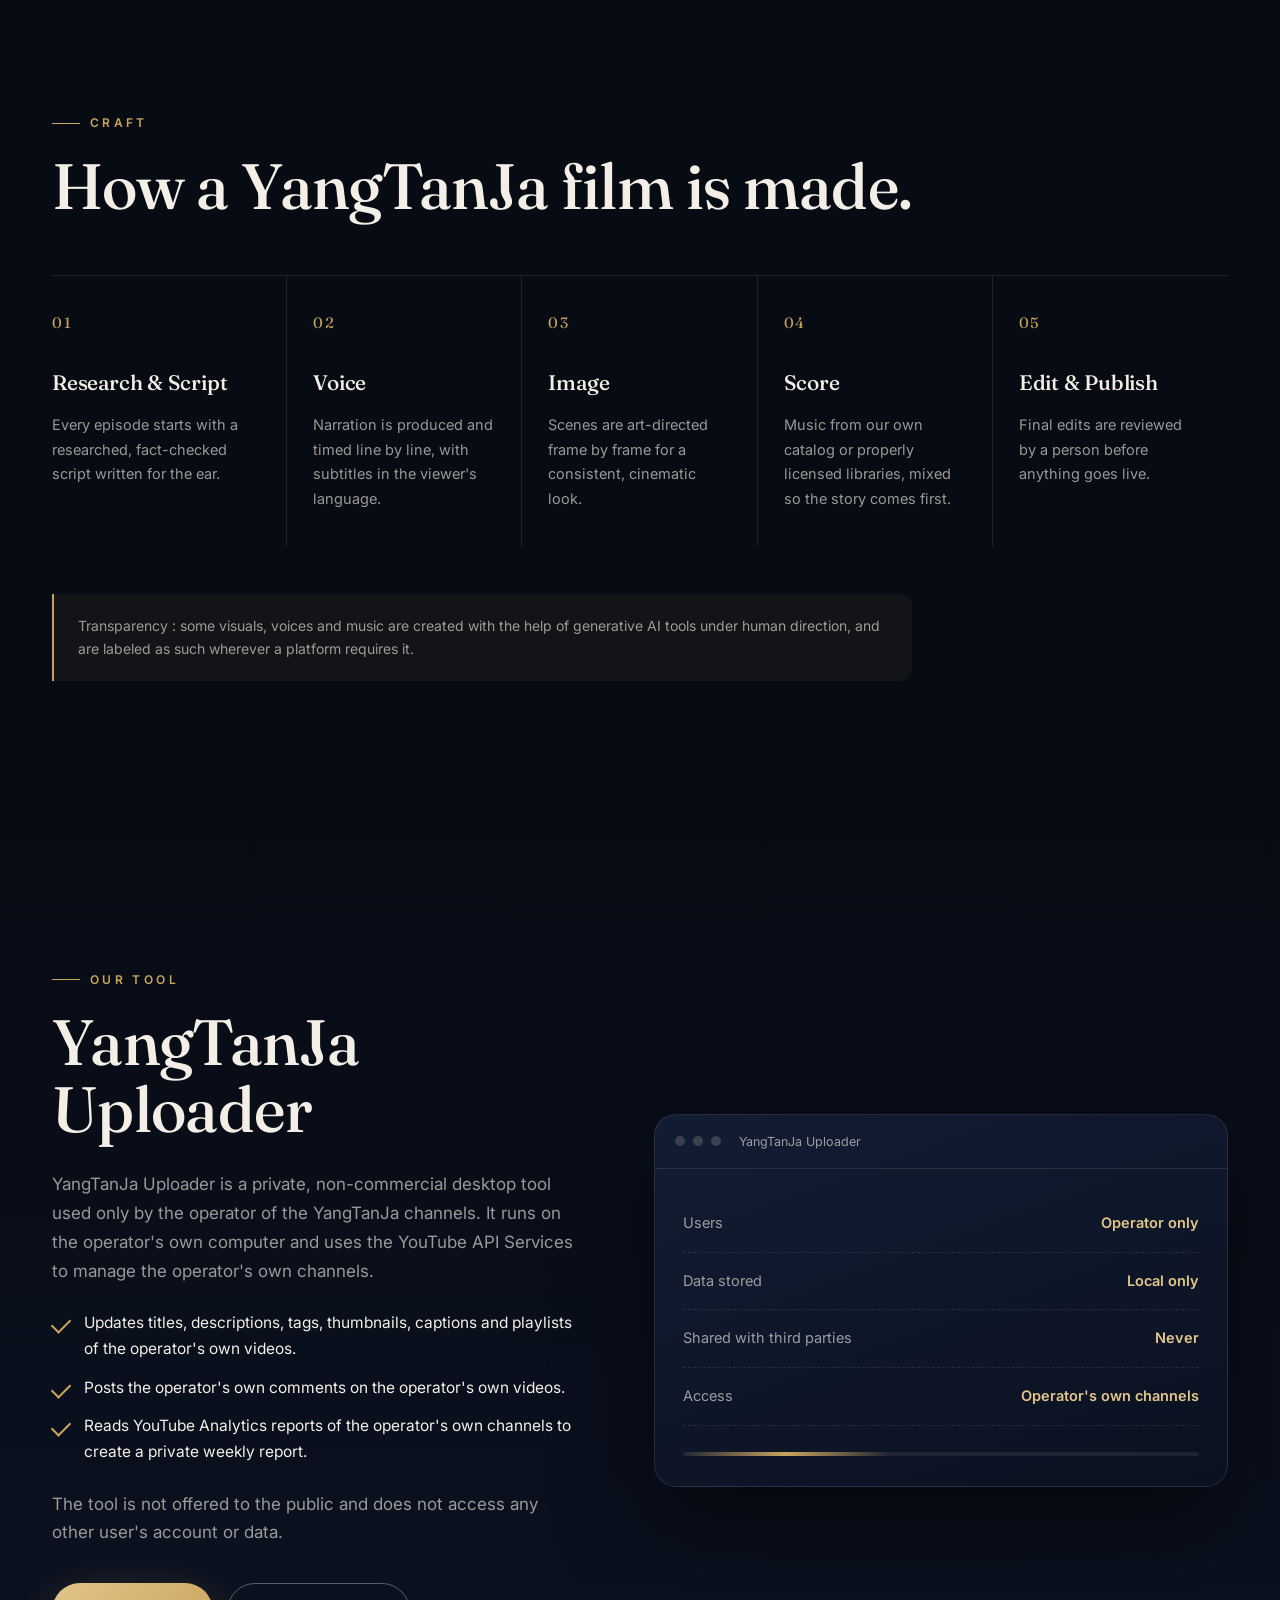
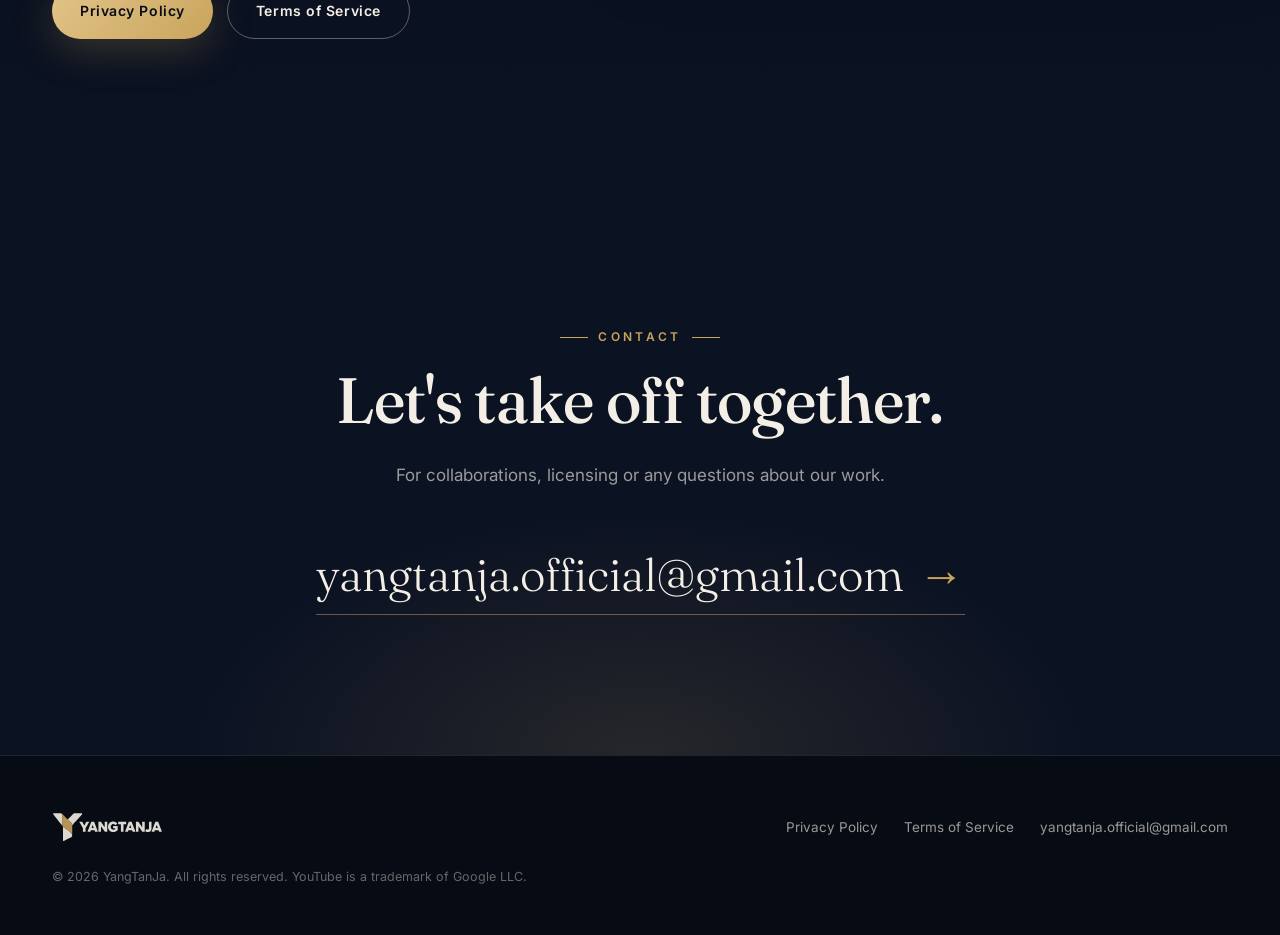
==== commit 3cc9122d: "Revise meta tags and update navigation structure Updated the description meta tag and changed the na" ====
--- a/index.html
+++ b/index.html
@@ -4,11 +4,11 @@
 	<meta charset="utf-8">
 	<meta name="viewport" content="width=device-width,initial-scale=1">
 	<title>YangTanJa — Independent Media Studio</title>
-	<meta name="description" content="YangTanJa is an independent media studio creating original music, stories and explainer films for audiences in English, Japanese and Korean across twelve YouTube channels.">
+	<meta name="description" content="YangTanJa is an independent creative studio making music, stories and short films — a flying carpet for the imagination.">
 	<meta name="theme-color" content="#070B14">
 	<meta property="og:type" content="website">
 	<meta property="og:title" content="YangTanJa — Independent Media Studio">
-	<meta property="og:description" content="Original music, stories and explainer films across twelve channels in three languages.">
+	<meta property="og:description" content="Music, stories and short films — a flying carpet for the imagination.">
 	<meta property="og:url" content="https://yangtanja.github.io/">
 	<meta property="og:image" content="https://yangtanja.github.io/images/og.jpg">
 	<meta name="twitter:card" content="summary_large_image">
@@ -17,7 +17,7 @@
 	<link rel="preconnect" href="https://fonts.googleapis.com">
 	<link rel="preconnect" href="https://fonts.gstatic.com" crossorigin>
 	<link href="https://fonts.googleapis.com/css2?family=Fraunces:opsz,wght@9..144,300;9..144,500;9..144,700&family=Inter:wght@300;400;500;600;700&display=swap" rel="stylesheet">
-	<link rel="stylesheet" href="style.css">
+	<link rel="stylesheet" href="style.css?v=2">
 	<link rel="preload" as="image" href="images/hero-lotus.webp">
 </head>
 <body class="home">
@@ -25,7 +25,7 @@
 		<a class="brand" href="./" aria-label="YangTanJa home"><img src="images/logo.svg" alt="YangTanJa" width="172" height="46"></a>
 		<nav class="menu" aria-label="Main">
 			<a href="#studio">Studio</a>
-			<a href="#channels">Channels</a>
+			<a href="#principles">Principles</a>
 			<a href="#craft">Craft</a>
 			<a href="#uploader">Uploader</a>
 			<a class="pill" href="#contact">Contact</a>
@@ -36,9 +36,10 @@
 	<section class="hero" aria-label="Introduction">
 		<div class="slides" aria-hidden="true">
 			<div class="slide on" style="background-image:url(images/hero-lotus.webp)"></div>
-			<div class="slide" style="background-image:url(images/hero-umbrella.webp)"></div>
-			<div class="slide" style="background-image:url(images/hero-blossom.webp)"></div>
-			<div class="slide" style="background-image:url(images/hero-lanterns.webp)"></div>
+			<div class="slide" style="background-image:url(images/hero-autumn.webp)"></div>
+			<div class="slide" style="background-image:url(images/hero-heather.webp)"></div>
+			<div class="slide" style="background-image:url(images/hero-deer.webp)"></div>
+			<div class="slide" style="background-image:url(images/hero-falls.webp)"></div>
 			<div class="slide" style="background-image:url(images/hero-meadow.webp)"></div>
 		</div>
 		<canvas class="threads" aria-hidden="true"></canvas>
@@ -46,18 +47,13 @@
 		<div class="hero-in">
 			<p class="eyebrow reveal">Independent Media Studio</p>
 			<h1 class="reveal">Stories that<br><em>carry you</em> somewhere.</h1>
-			<p class="lede reveal">YangTanJa creates original music, life stories and explainer films for audiences in English, Japanese and Korean — twelve channels, one flying carpet for the imagination.</p>
+			<p class="lede reveal">YangTanJa is an independent creative studio making music, stories and short films — a flying carpet for the imagination.</p>
 			<div class="cta reveal">
-				<a class="btn gold" href="#channels">Explore the channels</a>
+				<a class="btn gold" href="#principles">Our principles</a>
 				<a class="btn ghost" href="#studio">About the studio</a>
 			</div>
 		</div>
 		<div class="hero-foot">
-			<ul class="stats">
-				<li><b data-count="12">12</b><span>Channels</span></li>
-				<li><b data-count="3">3</b><span>Languages</span></li>
-				<li><b data-count="5">5</b><span>Genres</span></li>
-			</ul>
 			<div class="dots" role="tablist" aria-label="Background scenes"></div>
 		</div>
 		<a class="scroll" href="#studio" aria-label="Scroll down"><span></span></a>
@@ -65,8 +61,8 @@
 
 	<div class="ticker" aria-hidden="true">
 		<div class="track">
-			<span>Healing Music</span><i>✦</i><span>Life Stories</span><i>✦</i><span>Science Explained</span><i>✦</i><span>Showa-Era Melodies</span><i>✦</i><span>Sports Physics</span><i>✦</i><span>Body Science</span><i>✦</i><span>Fashion Styling</span><i>✦</i><span>Family Comedy</span><i>✦</i><span>Nostalgia</span><i>✦</i>
-			<span>Healing Music</span><i>✦</i><span>Life Stories</span><i>✦</i><span>Science Explained</span><i>✦</i><span>Showa-Era Melodies</span><i>✦</i><span>Sports Physics</span><i>✦</i><span>Body Science</span><i>✦</i><span>Fashion Styling</span><i>✦</i><span>Family Comedy</span><i>✦</i><span>Nostalgia</span><i>✦</i>
+			<span>Music</span><i>✦</i><span>Stories</span><i>✦</i><span>Short Films</span><i>✦</i><span>Sound</span><i>✦</i><span>Light</span><i>✦</i><span>Silence</span><i>✦</i><span>Wonder</span><i>✦</i><span>Memory</span><i>✦</i>
+			<span>Music</span><i>✦</i><span>Stories</span><i>✦</i><span>Short Films</span><i>✦</i><span>Sound</span><i>✦</i><span>Light</span><i>✦</i><span>Silence</span><i>✦</i><span>Wonder</span><i>✦</i><span>Memory</span><i>✦</i>
 		</div>
 	</div>
 
@@ -79,45 +75,30 @@
 			<div>
 				<p class="eyebrow reveal">The Studio</p>
 				<h2 class="reveal">A carpet that takes off.</h2>
-				<p class="reveal">In Korean, <em>yangtanja</em> means a carpet — the kind that, in old tales, lifts off the ground and carries its rider somewhere new. That is what we try to make: a few quiet minutes that take you to a misty lake at dawn, a Showa-era station in the snow, or the reason a baseball curves.</p>
-				<p class="reveal">YangTanJa is a small, independent studio. Every channel is written, directed and edited in-house, with a single standard across all of them: calm craft, honest facts and pictures worth pausing on.</p>
+				<p class="reveal">In Korean, <em>yangtanja</em> means a carpet — the kind that, in old tales, lifts off the ground and carries its rider somewhere new. That is what we try to make: a few quiet minutes that take you to a misty lake at dawn, a snowy station at midnight, or the quiet science behind an everyday thing.</p>
+				<p class="reveal">YangTanJa is a small, independent studio. Everything we publish is written, directed and edited in-house, with one standard: calm craft, honest facts and pictures worth pausing on.</p>
 				<ul class="pillars reveal">
 					<li><b>Music</b><span>Original instrumental and vocal works for rest, focus and memory.</span></li>
 					<li><b>Stories</b><span>Narrated life stories about family, second chances and small kindnesses.</span></li>
-					<li><b>Knowledge</b><span>Short films that explain the science behind sports, cities and the human body.</span></li>
+					<li><b>Knowledge</b><span>Short films that explain the quiet science behind everyday things.</span></li>
 				</ul>
 			</div>
 		</div>
 	</section>
 
-	<section class="channels" id="channels">
+	<section class="channels" id="principles">
 		<div class="wrap">
 			<div class="head">
 				<div>
-					<p class="eyebrow reveal">The Network</p>
-					<h2 class="reveal">Twelve channels.<br>Three languages.</h2>
+					<p class="eyebrow reveal">Principles</p>
+					<h2 class="reveal">Three promises<br>in everything we make.</h2>
 				</div>
-				<div class="filters reveal" role="tablist" aria-label="Filter channels">
-					<button class="on" data-f="all">All</button>
-					<button data-f="music">Music</button>
-					<button data-f="story">Stories</button>
-					<button data-f="know">Knowledge</button>
-					<button data-f="life">Lifestyle</button>
-				</div>
+				<p class="side reveal">Music, stories or short films — whatever the form, the same three promises come first.</p>
 			</div>
-			<div class="grid">
-				<a class="card reveal" data-cat="music" href="https://www.youtube.com/channel/UCFsABgFIujByas_oj3z3jaw" target="_blank" rel="noopener"><figure><img src="images/ch01.webp" alt="Alpine meadow at sunrise" loading="lazy"></figure><div class="meta"><span class="tag">Music · Global</span><h3>YangTanJa Music</h3><p>Warm, unhurried instrumental music for sleep, rest and quiet worship.</p><span class="go">Watch on YouTube<i>↗</i></span></div></a>
-				<a class="card reveal" data-cat="music" href="https://www.youtube.com/channel/UCWzKz3H9U3qnvGFwOK5j_jg" target="_blank" rel="noopener"><figure><img src="images/ch05.webp" alt="Two sake bottles on a wooden bar" loading="lazy"></figure><div class="meta"><span class="tag">Music · Japanese</span><h3>Tasogare Melodies</h3><p>Original songs in the spirit of Showa-era enka and city pop.</p><span class="go">Watch on YouTube<i>↗</i></span></div></a>
-				<a class="card reveal" data-cat="story" href="https://www.youtube.com/channel/UCy5YgLEIOP7_94dMnmPhBNw" target="_blank" rel="noopener"><figure><img src="images/ch08.webp" alt="Mother and son under cherry blossoms" loading="lazy"></figure><div class="meta"><span class="tag">Stories · Korean</span><h3>The Next Chapter</h3><p>Hour-long narrated life stories about family, loss and starting again.</p><span class="go">Watch on YouTube<i>↗</i></span></div></a>
-				<a class="card reveal" data-cat="story" href="https://www.youtube.com/channel/UCN1anOQo3kLkg5o7W5uaTww" target="_blank" rel="noopener"><figure><img src="images/ch11.webp" alt="An old shopkeeper in a sweet shop" loading="lazy"></figure><div class="meta"><span class="tag">Stories · Japanese</span><h3>The Next Page of Life</h3><p>Heartwarming life stories told for Japanese listeners.</p><span class="go">Watch on YouTube<i>↗</i></span></div></a>
-				<a class="card reveal" data-cat="story" href="https://www.youtube.com/channel/UCyHngnDpUUa8VhlRV9aMO4g" target="_blank" rel="noopener"><figure><img src="images/ch10.webp" alt="Hands wrapping a tin lunch box" loading="lazy"></figure><div class="meta"><span class="tag">Stories · Korean</span><h3>Our Old Neighborhood</h3><p>Everyday life in 1960s–90s Korea, remembered scene by scene.</p><span class="go">Watch on YouTube<i>↗</i></span></div></a>
-				<a class="card reveal" data-cat="life" href="https://www.youtube.com/channel/UC9Vk_Uq9FcVzYv2YKogBM3Q" target="_blank" rel="noopener"><figure><img src="images/ch12.webp" alt="A clay-style bento with a rabbit made of rice" loading="lazy"></figure><div class="meta"><span class="tag">Comedy · Japanese</span><h3>Chabudai Laugh Theater</h3><p>One-minute family comedies from around the dinner table.</p><span class="go">Watch on YouTube<i>↗</i></span></div></a>
-				<a class="card reveal" data-cat="know" href="https://www.youtube.com/channel/UCBU-BJ_C-ri06d718KSz0sA" target="_blank" rel="noopener"><figure><img src="images/ch03.webp" alt="Earth at night seen from orbit" loading="lazy"></figure><div class="meta"><span class="tag">Knowledge · English</span><h3>The Reason Behind Facts</h3><p>The engineering and science behind everyday things.</p><span class="go">Watch on YouTube<i>↗</i></span></div></a>
-				<a class="card reveal" data-cat="know" href="https://www.youtube.com/channel/UCvJmj3ij-binlsLZCyRiNtA" target="_blank" rel="noopener"><figure><img src="images/ch04.webp" alt="A bullet train passing a snowy mountain" loading="lazy"></figure><div class="meta"><span class="tag">Knowledge · Japanese</span><h3>The Other Side of Facts</h3><p>Hidden engineering behind Japan's trains, towers and cities.</p><span class="go">Watch on YouTube<i>↗</i></span></div></a>
-				<a class="card reveal" data-cat="know" href="https://www.youtube.com/channel/UCdDOPWIuzK3Y_aunE6iM94A" target="_blank" rel="noopener"><figure><img src="images/ch06.webp" alt="Illustration of circulation in the lower leg" loading="lazy"></figure><div class="meta"><span class="tag">Knowledge · Japanese</span><h3>Body Chart</h3><p>How the human body works, explained in under a minute.</p><span class="go">Watch on YouTube<i>↗</i></span></div></a>
-				<a class="card reveal" data-cat="know" href="https://www.youtube.com/channel/UCcHc-AEvvOCrveymudYuOUA" target="_blank" rel="noopener"><figure><img src="images/ch02.webp" alt="A seaside golf links at sunset" loading="lazy"></figure><div class="meta"><span class="tag">Knowledge · Korean</span><h3>The Reason of Sports</h3><p>The physics and history hidden inside every sport.</p><span class="go">Watch on YouTube<i>↗</i></span></div></a>
-				<a class="card reveal" data-cat="know" href="https://www.youtube.com/channel/UCQHS1aklhSurzm5B2pD9-NA" target="_blank" rel="noopener"><figure><img src="images/ch07.webp" alt="A clay figure lifting a bending barbell" loading="lazy"></figure><div class="meta"><span class="tag">Knowledge · Japanese</span><h3>Why Sports Work</h3><p>Playful clay-animated answers to sports science questions.</p><span class="go">Watch on YouTube<i>↗</i></span></div></a>
-				<a class="card reveal" data-cat="life" href="https://www.youtube.com/channel/UCi4duXOgFTKJjHuFp4xtHqQ" target="_blank" rel="noopener"><figure><img src="images/ch09.webp" alt="A model walking at night in denim" loading="lazy"></figure><div class="meta"><span class="tag">Lifestyle · Korean</span><h3>MuseFit</h3><p>Styling lookbooks — one piece, many ways to wear it.</p><span class="go">Watch on YouTube<i>↗</i></span></div></a>
+			<div class="grid three">
+				<div class="card reveal"><figure><img src="images/ch01.webp" alt="Alpine meadow at sunrise" loading="lazy"></figure><div class="meta"><span class="tag">01</span><h3>Calm craft</h3><p>We make things slowly and carefully, so they feel unhurried to watch and listen to.</p></div></div>
+				<div class="card reveal"><figure><img src="images/hero-autumn.webp" alt="A robin in autumn leaves" loading="lazy"></figure><div class="meta"><span class="tag">02</span><h3>Honest facts</h3><p>Every story and explanation is researched and checked before it reaches anyone.</p></div></div>
+				<div class="card reveal"><figure><img src="images/hero-falls.webp" alt="A waterfall in a green valley" loading="lazy"></figure><div class="meta"><span class="tag">03</span><h3>Worth pausing on</h3><p>Each frame and each note is chosen to be something you would want to stop and look at.</p></div></div>
 			</div>
 		</div>
 	</section>
@@ -130,10 +111,10 @@
 				<li class="reveal"><span class="n">01</span><h3>Research &amp; Script</h3><p>Every episode starts with a researched, fact-checked script written for the ear.</p></li>
 				<li class="reveal"><span class="n">02</span><h3>Voice</h3><p>Narration is produced and timed line by line, with subtitles in the viewer's language.</p></li>
 				<li class="reveal"><span class="n">03</span><h3>Image</h3><p>Scenes are art-directed frame by frame for a consistent, cinematic look.</p></li>
-				<li class="reveal"><span class="n">04</span><h3>Score</h3><p>Original music from our own catalog, mixed so the story always comes first.</p></li>
+				<li class="reveal"><span class="n">04</span><h3>Score</h3><p>Music from our own catalog or properly licensed libraries, mixed so the story comes first.</p></li>
 				<li class="reveal"><span class="n">05</span><h3>Edit &amp; Publish</h3><p>Final edits are reviewed by a person before anything goes live.</p></li>
 			</ol>
-			<p class="note reveal">Transparency : some visuals, voices and music are created with the help of generative AI tools under human direction. These videos are labeled as altered or synthetic content on YouTube.</p>
+			<p class="note reveal">Transparency : some visuals, voices and music are created with the help of generative AI tools under human direction, and are labeled as such wherever a platform requires it.</p>
 		</div>
 	</section>
 
@@ -157,7 +138,7 @@
 			<div class="panel reveal" aria-hidden="true">
 				<div class="panel-top"><i></i><i></i><i></i><span>YangTanJa Uploader</span></div>
 				<div class="panel-body">
-					<div class="row"><span>Channels connected</span><b>12</b></div>
+					<div class="row"><span>Users</span><b>Operator only</b></div>
 					<div class="row"><span>Data stored</span><b>Local only</b></div>
 					<div class="row"><span>Shared with third parties</span><b>Never</b></div>
 					<div class="row"><span>Access</span><b>Operator's own channels</b></div>
@@ -171,7 +152,7 @@
 		<div class="wrap">
 			<p class="eyebrow reveal">Contact</p>
 			<h2 class="reveal">Let's take off together.</h2>
-			<p class="reveal">For collaborations, licensing or questions about our channels.</p>
+			<p class="reveal">For collaborations, licensing or any questions about our work.</p>
 			<a class="mail reveal" href="mailto:yangtanja.official@gmail.com">yangtanja.official@gmail.com<i>→</i></a>
 		</div>
 	</section>
@@ -184,6 +165,6 @@
 		</div>
 	</footer>
 
-	<script src="site.js"></script>
+	<script src="site.js?v=2"></script>
 </body>
 </html>
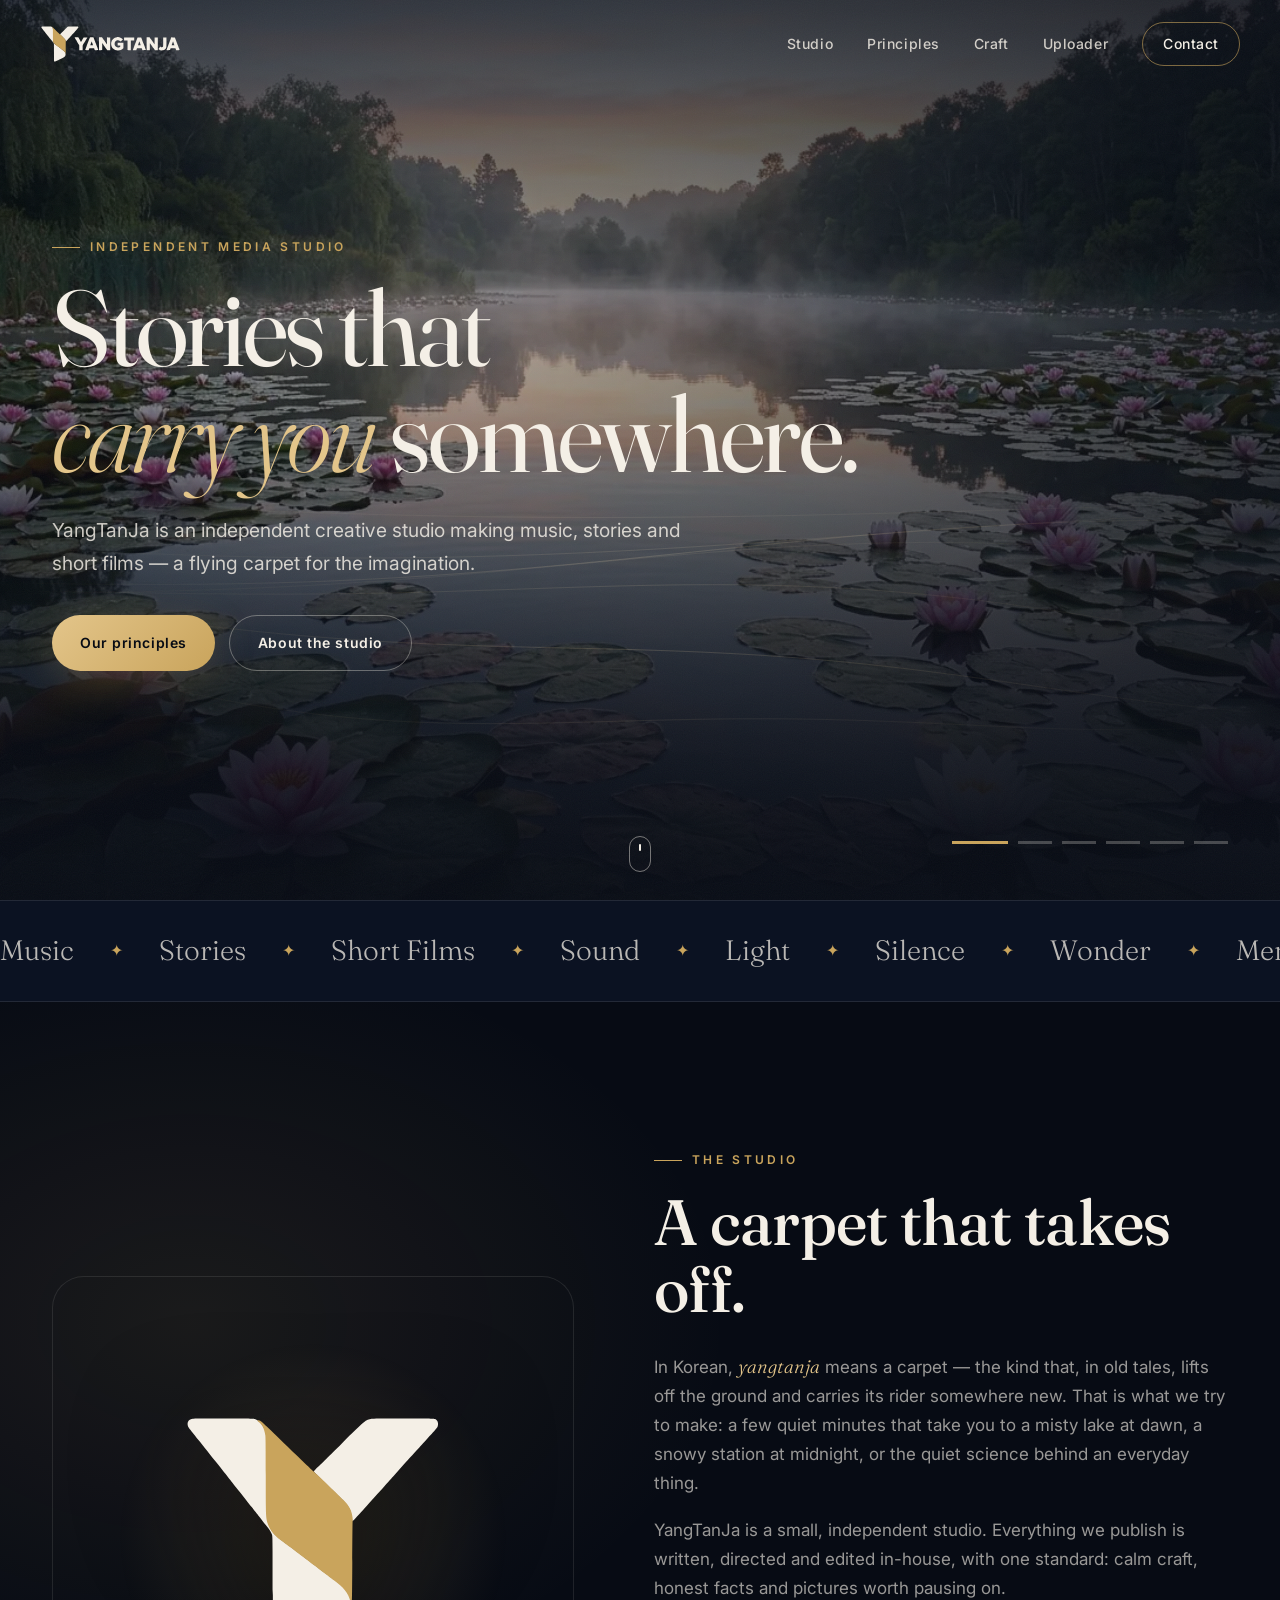
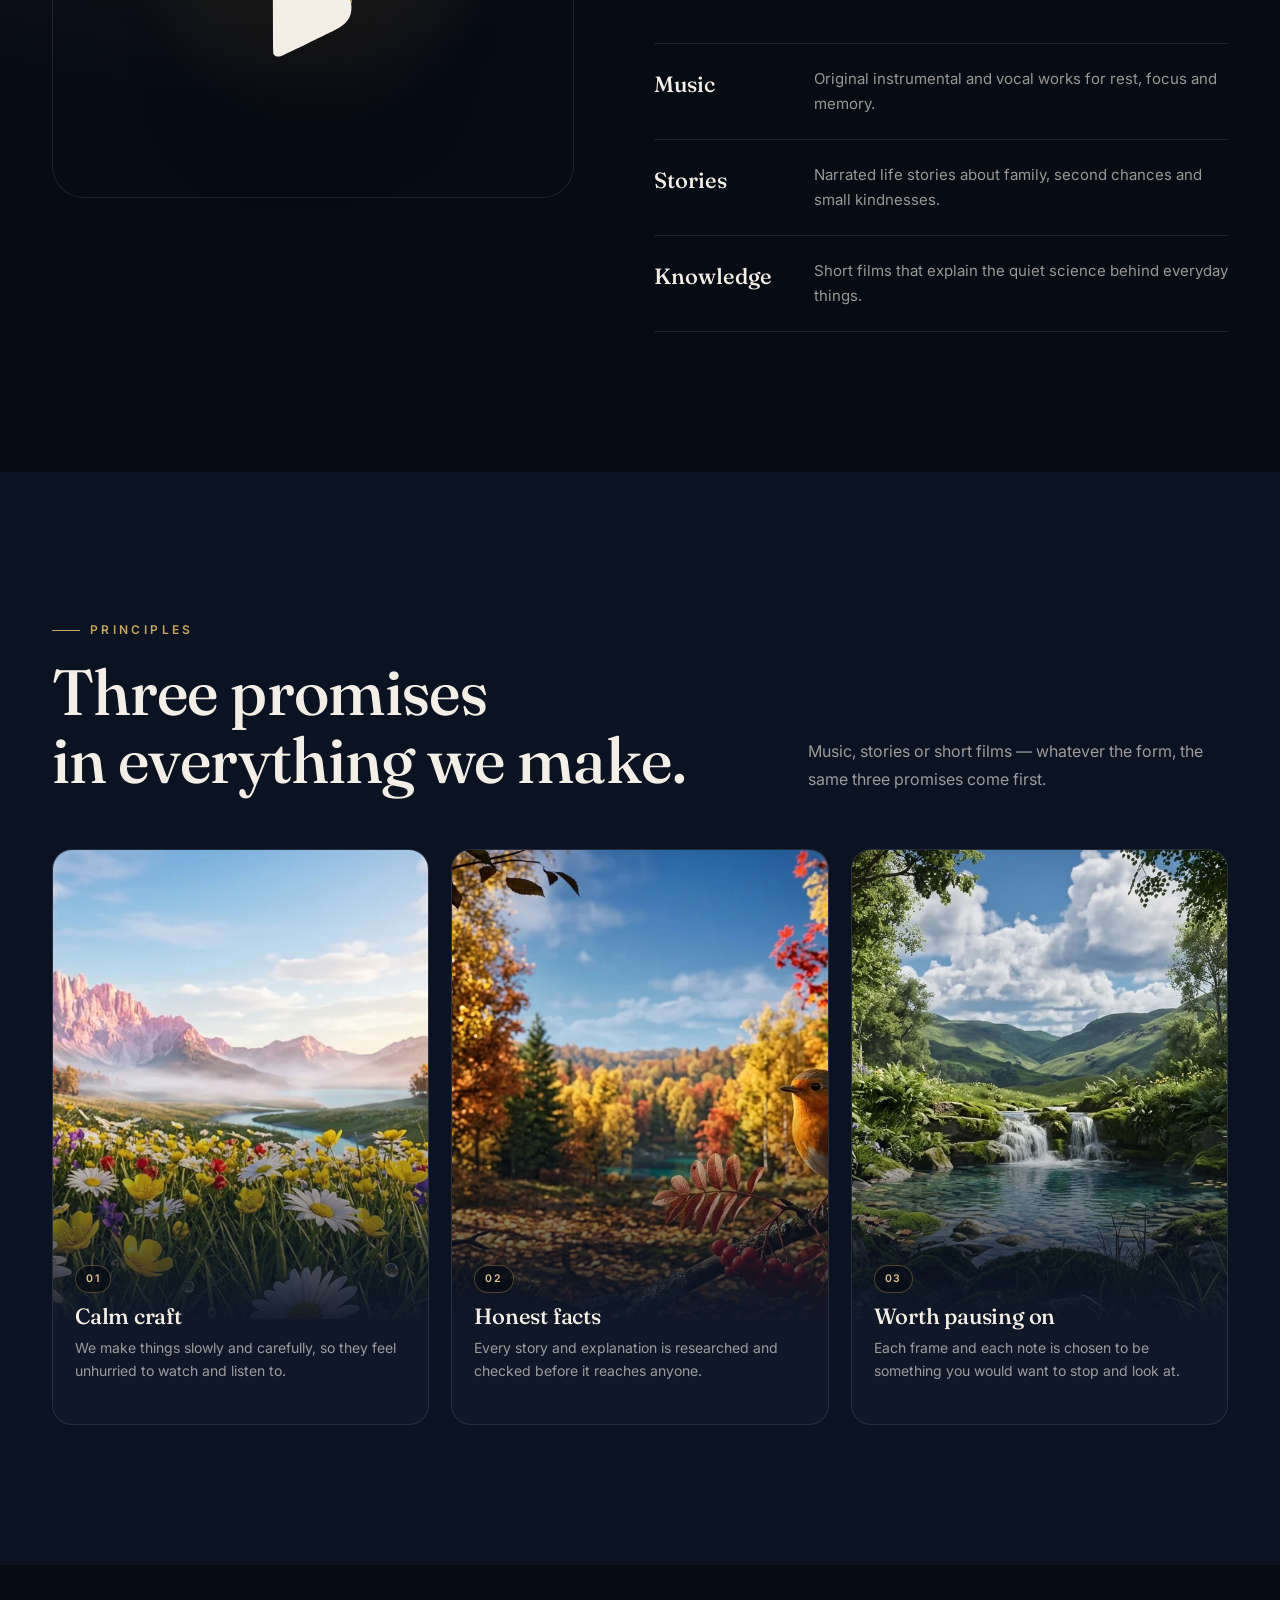
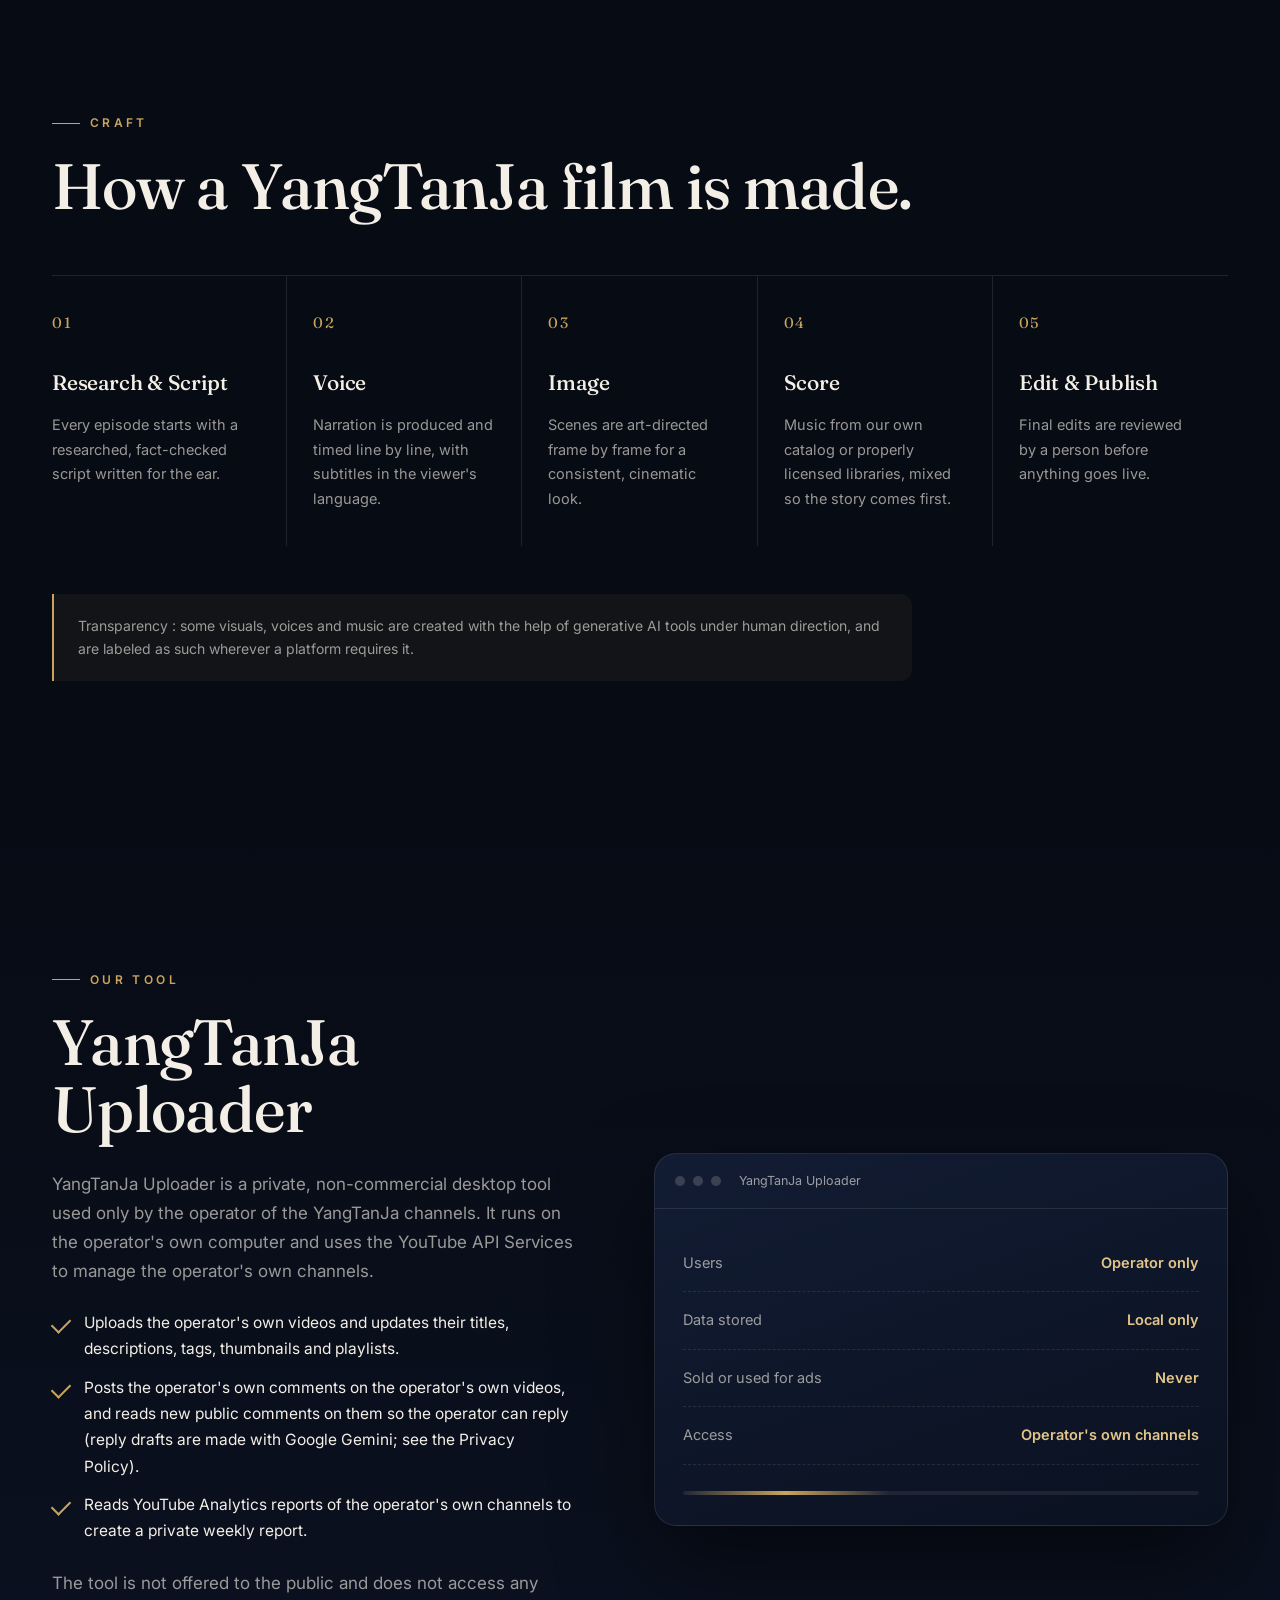
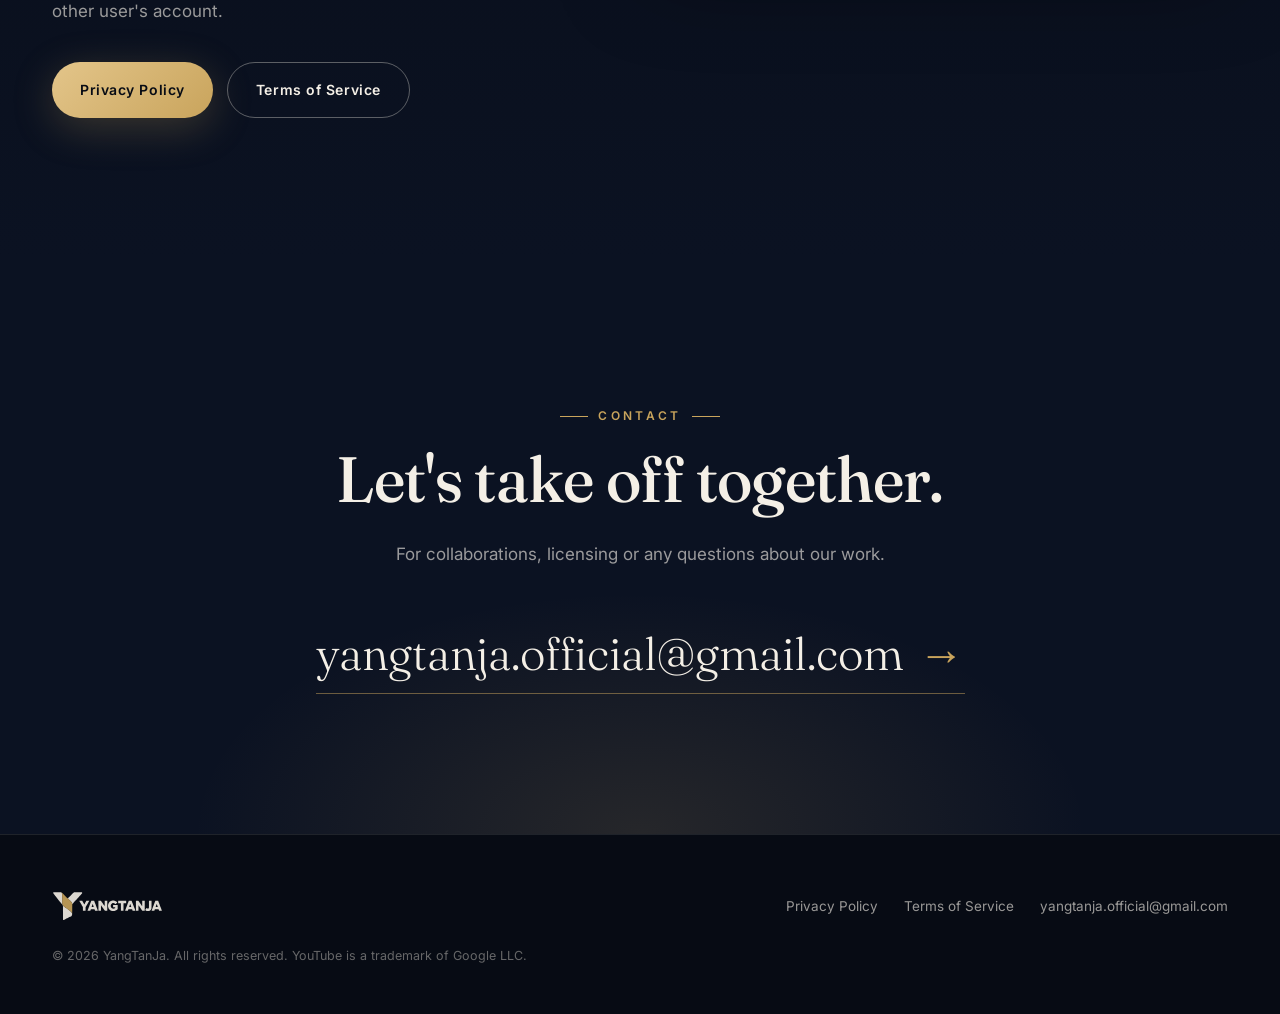
==== commit b6a0dda4: "Add files via upload" ====
--- a/index.html
+++ b/index.html
@@ -125,11 +125,11 @@
 				<h2 class="reveal">YangTanJa Uploader</h2>
 				<p class="reveal">YangTanJa Uploader is a private, non-commercial desktop tool used only by the operator of the YangTanJa channels. It runs on the operator's own computer and uses the YouTube API Services to manage the operator's own channels.</p>
 				<ul class="checks reveal">
-					<li>Updates titles, descriptions, tags, thumbnails, captions and playlists of the operator's own videos.</li>
-					<li>Posts the operator's own comments on the operator's own videos.</li>
+					<li>Uploads the operator's own videos and updates their titles, descriptions, tags, thumbnails and playlists.</li>
+					<li>Posts the operator's own comments on the operator's own videos, and reads new public comments on them so the operator can reply (reply drafts are made with Google Gemini; see the Privacy Policy).</li>
 					<li>Reads YouTube Analytics reports of the operator's own channels to create a private weekly report.</li>
 				</ul>
-				<p class="reveal">The tool is not offered to the public and does not access any other user's account or data.</p>
+				<p class="reveal">The tool is not offered to the public and does not access any other user's account.</p>
 				<div class="cta reveal">
 					<a class="btn gold" href="privacy.html">Privacy Policy</a>
 					<a class="btn ghost" href="terms.html">Terms of Service</a>
@@ -140,7 +140,7 @@
 				<div class="panel-body">
 					<div class="row"><span>Users</span><b>Operator only</b></div>
 					<div class="row"><span>Data stored</span><b>Local only</b></div>
-					<div class="row"><span>Shared with third parties</span><b>Never</b></div>
+					<div class="row"><span>Sold or used for ads</span><b>Never</b></div>
 					<div class="row"><span>Access</span><b>Operator's own channels</b></div>
 					<div class="bar"><span></span></div>
 				</div>
